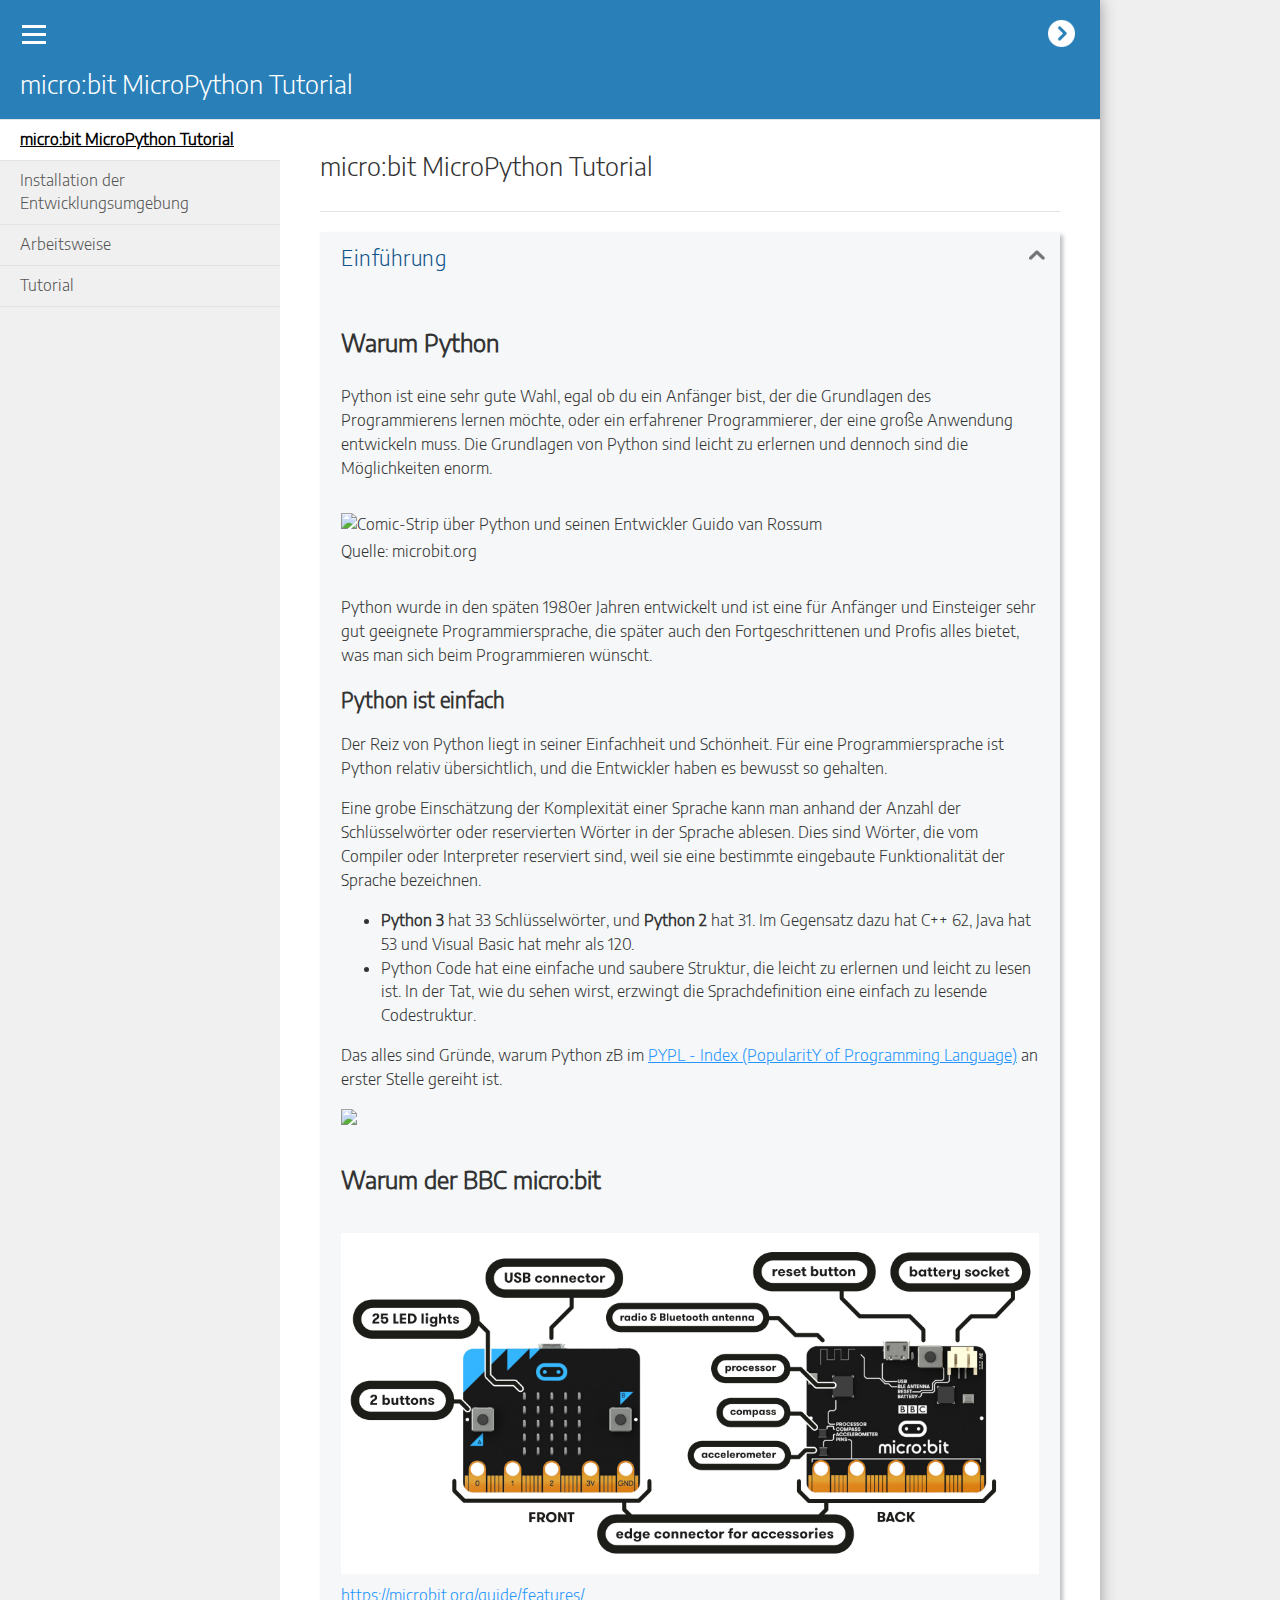
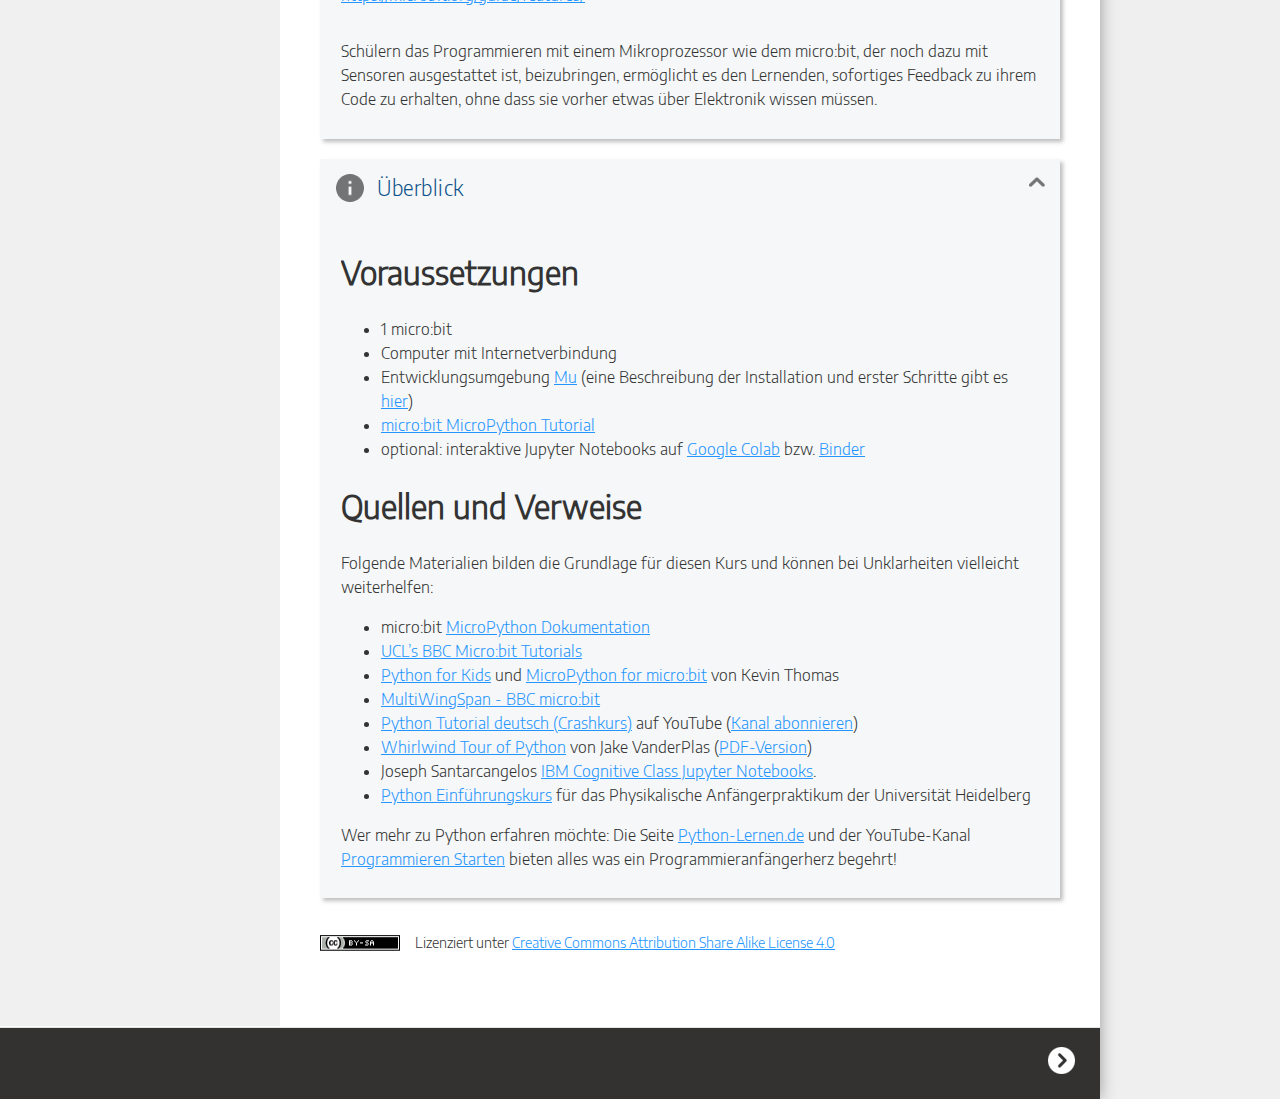
==== index.html @ efef6572 "einleitung" ====
<!doctype html>
<html lang="de">
<head>
<link rel="stylesheet" type="text/css" href="base.css" />
<link rel="stylesheet" type="text/css" href="content.css" />
<link rel="stylesheet" type="text/css" href="nav.css" />
<meta http-equiv="content-type" content="text/html;  charset=utf-8" />
<title>micro:bit MicroPython Tutorial </title>
<link rel="shortcut icon" href="favicon.ico" type="image/x-icon" />
<meta name="author" content="Harald March" />
<link rel="license" type="text/html" href="http://creativecommons.org/licenses/by-sa/4.0/" />
<meta name="generator" content="eXeLearning 2.5.1 - exelearning.net" />
<meta name="description" content="Schülern die Python-Programmierung mit einem Mikroprozessor wie dem micro:bit, der noch dazu mit Sensoren ausgestattet ist, beizubringen, ermöglicht es den Lernenden, sofortiges Feedback zu ihrem Code zu erhalten, ohne dass sie vorher etwas über Elektronik wissen müssen." />
<!--[if lt IE 9]><script type="text/javascript" src="exe_html5.js"></script><![endif]-->
<script type="text/javascript" src="exe_jquery.js"></script>
<script type="text/javascript" src="common_i18n.js"></script>
<script type="text/javascript" src="common.js"></script>
<meta name="viewport" content="width=device-width, initial-scale=1" />
    </head>
<body class="exe-web-site" id="exe-node-0"><script type="text/javascript">document.body.className+=" js"</script>
<div id="content">
<p id="skipNav"><a href="#main" class="sr-av">Navigation überspringen</a></p>
<header id="header" ><div id="headerContent">micro:bit MicroPython Tutorial</div></header>
<nav id="siteNav">
<ul>
   <li id="active"><a href="index.html" class="active daddy main-node">micro:bit MicroPython Tutorial</a></li>
   <li><a href="installation_der_entwicklungsumgebung.html" class="no-ch">Installation der Entwicklungsumgebung</a></li>
   <li><a href="arbeitsweise.html" class="no-ch">Arbeitsweise</a></li>
   <li><a href="tutorial.html" class="daddy">Tutorial</a>
   <ul class="other-section">
      <li><a href="wissensberprfung.html" class="no-ch">Wissensüberprüfung</a></li>
   </ul>
   </li>
</ul>
</nav>
<div id='topPagination'>
<nav class="pagination noprt">
<a href="installation_der_entwicklungsumgebung.html" class="next"><span>Nächste<span> &raquo;</span></span></a>
</nav>
</div>
<div id="main-wrapper">
<section id="main">
<header id="nodeDecoration"><h1 id="nodeTitle">micro:bit MicroPython Tutorial</h1></header>
<article class="iDevice_wrapper textIdevice em_iDevice" id="id7">
<div class="iDevice emphasis1" >
<header class="iDevice_header iDevice_header_noIcon"><h1 class="iDeviceTitle">Einführung</h1></header>
<div class="iDevice_inner">
<div class="iDevice_content_wrapper">
<div id="ta7_115_2" class="block iDevice_content">
<div class="exe-text"><h1><span style="font-size: 18pt;"><strong>Warum Python</strong></span></h1>
<div class="notes ql-snow" id="quill-note">
<div class="ql-editor">
<p>Python ist eine sehr gute Wahl, egal ob du ein Anfänger bist, der die Grundlagen des Programmierens lernen möchte, oder ein erfahrener Programmierer, der eine große Anwendung entwickeln muss. Die Grundlagen von Python sind leicht zu erlernen und dennoch sind die Möglichkeiten enorm.</p>
<figure class="exe-figure exe-image position-center"><img src="https://python-editor-2-2-0-beta-5.microbit.org/static/img/comic5.png" alt="Comic-Strip über Python und seinen Entwickler Guido van Rossum" />
<figcaption class="figcaption"><span class="author">Quelle: microbit.org</span></figcaption>
</figure>
<p>Python wurde in den späten 1980er Jahren entwickelt und ist eine für Anfänger und Einsteiger sehr gut geeignete Programmiersprache, die später auch den Fortgeschrittenen und Profis alles bietet, was man sich beim Programmieren wünscht.</p>
<h2>Python ist einfach</h2>
<p>Der Reiz von Python liegt in seiner Einfachheit und Schönheit. Für eine Programmiersprache ist Python relativ übersichtlich, und die Entwickler haben es bewusst so gehalten.</p>
<p>Eine grobe Einschätzung der Komplexität einer Sprache kann man anhand der Anzahl der Schlüsselwörter oder reservierten Wörter in der Sprache ablesen. Dies sind Wörter, die vom Compiler oder Interpreter reserviert sind, weil sie eine bestimmte eingebaute Funktionalität der Sprache bezeichnen.</p>
<ul>
<li><strong>Python 3</strong> hat 33 Schlüsselwörter, und <strong>Python 2</strong> hat 31. Im Gegensatz dazu hat C++ 62, Java hat 53 und Visual Basic hat mehr als 120.</li>
<li>Python Code hat eine einfache und saubere Struktur, die leicht zu erlernen und leicht zu lesen ist. In der Tat, wie du sehen wirst, erzwingt die Sprachdefinition eine einfach zu lesende Codestruktur.</li>
</ul>
<p>Das alles sind Gründe, warum Python zB im <a href="https://pypl.github.io/PYPL.html" rel="noopener noreferrer" target="_blank">PYPL - Index (PopularitY of Programming Language)</a> an erster Stelle gereiht ist.</p>
<p><img src="https://pypl.github.io/PYPL/All.png" /></p>
<h1><span style="font-size: 18pt;"><strong>Warum der BBC micro:bit</strong></span></h1>
<div class="notes ql-snow" id="quill-note">
<div class="ql-editor">
<figure class="exe-figure exe-image position-center" style="width: 801px;"><img src="microbit-hardware-access.jpg" alt="" width="801" height="391" />
<figcaption class="figcaption"><a href="https://microbit.org/guide/features/" target="_blank" class="author" rel="noopener">https://microbit.org/guide/features/</a></figcaption>
</figure>
<p><span>Schülern das Programmieren mit einem Mikroprozessor wie dem micro:bit, der noch dazu mit Sensoren ausgestattet ist, beizubringen, ermöglicht es den Lernenden, sofortiges Feedback zu ihrem Code zu erhalten, ohne dass sie vorher etwas über Elektronik wissen müssen.</span></p>
</div>
</div>
</div>
</div></div>
</div>
</div>
</div>
</div>
</article>
<article class="iDevice_wrapper textIdevice em_iDevice" id="id0">
<div class="iDevice emphasis1" >
<header class="iDevice_header" style="background-image:url(icon_info.png)"><h1 class="iDeviceTitle">Überblick</h1></header>
<div class="iDevice_inner">
<div class="iDevice_content_wrapper">
<div id="ta0_108_2" class="block iDevice_content">
<div class="exe-text"><div class="notes ql-snow" id="quill-note">
<div class="ql-editor">
<h1>Voraussetzungen</h1>
<ul>
<li>1 micro:bit</li>
<li>Computer mit Internetverbindung</li>
<li>Entwicklungsumgebung <a href="https://codewith.mu/en/" rel="noopener noreferrer" target="_blank">Mu</a> (eine Beschreibung der Installation und erster Schritte gibt es <a href="https://docs.google.com/document/d/1S5etlP-8M21CJGMawijKD00qzNokz1waKBrlP2ujO74/edit?usp=sharing" rel="noopener noreferrer" target="_blank">hier</a>)</li>
<li><a href="https://microbit-challenges-de.readthedocs.io/de/latest/index.html" rel="noopener noreferrer" target="_blank">micro:bit MicroPython Tutorial</a></li>
<li>optional: interaktive Jupyter Notebooks auf <a href="https://drive.google.com/file/d/1u1NWGsjmKesPEMZhRw2srLF-ieUfi36t/view?usp=sharing" rel="noopener noreferrer" target="_blank">Google Colab</a> bzw. <a href="https://mybinder.org/v2/gh/matheharry/MicroPython-Crashkurs/main" rel="noopener noreferrer" target="_blank">Binder</a></li>
</ul>
<h1>Quellen und Verweise</h1>
<p>Folgende Materialien bilden die Grundlage für diesen Kurs und können bei Unklarheiten vielleicht weiterhelfen:</p>
<ul>
<li>micro:bit <a href="https://microbit-micropython.readthedocs.io/en/latest/" rel="noopener noreferrer" target="_blank">MicroPython Dokumentation</a></li>
<li><a href="https://microbit-challenges.readthedocs.io/en/latest/" rel="noopener noreferrer" target="_blank">UCL’s BBC Micro:bit Tutorials</a></li>
<li><a href="https://github.com/mytechnotalent/Python-For-Kids" rel="noopener noreferrer" target="_blank">Python for Kids</a> und <a href="https://github.com/mytechnotalent/MicroPython-For-micro-bit" rel="noopener noreferrer" target="_blank">MicroPython for micro:bit</a> von Kevin Thomas</li>
<li><a href="http://multiwingspan.co.uk/micro.php" rel="noopener noreferrer" target="_blank">MultiWingSpan - BBC micro:bit</a></li>
<li><a href="https://www.youtube.com/playlist?list=PL_pqkvxZ6ho3u8PJAsUU-rOAQ74D0TqZB" rel="noopener noreferrer" target="_blank">Python Tutorial deutsch (Crashkurs)</a> auf YouTube (<a href="https://bit.ly/2UDJoB6%E2%80%8B" rel="noopener noreferrer" target="_blank">Kanal abonnieren</a>)</li>
<li><a href="https://github.com/jakevdp/WhirlwindTourOfPython" rel="noopener noreferrer" target="_blank">Whirlwind Tour of Python</a> von Jake VanderPlas (<a href="http://www.oreilly.com/programming/free/files/a-whirlwind-tour-of-python.pdf" rel="noopener noreferrer" target="_blank">PDF-Version</a>)</li>
<li>Joseph Santarcangelos <a href="https://github.com/chandrikadeb7/IBM-Cognitiveclass-Python_for_Data_Science" rel="noopener noreferrer" target="_blank">IBM Cognitive Class Jupyter Notebooks</a>.</li>
<li><a href="https://notebooks.gesis.org/binder/jupyter/user/nilsleiffischer-python-course-m7poiw89/notebooks/index.ipynb" target="_blank" rel="noopener">Python Einführungskurs</a> für das Physikalische Anfängerpraktikum der Universität Heidelberg</li>
</ul>
<p>Wer mehr zu Python erfahren möchte: Die Seite <a href="https://www.python-lernen.de/" rel="noopener noreferrer" target="_blank">Python-Lernen.de</a> und der YouTube-Kanal <a href="https://bit.ly/2UDJoB6%E2%80%8B" rel="noopener noreferrer" target="_blank">Programmieren Starten</a> bieten alles was ein Programmieranfängerherz begehrt!</p>
</div>
</div></div>
</div>
</div>
</div>
</div>
</article>
<div id="packageLicense" class="cc cc-by-sa">
<p><span>Lizenziert unter </span> <a rel="license" href="http://creativecommons.org/licenses/by-sa/4.0/">Creative Commons Attribution Share Alike License 4.0</a></p>
</div>
</section>
</div>
<div id='bottomPagination'>
<nav class="pagination noprt">
<a href="installation_der_entwicklungsumgebung.html" class="next"><span>Nächste<span> &raquo;</span></span></a>
</nav>
</div>
</div>
<script type="text/javascript" src="_style_js.js"></script></body></html>
---- base.css ----
/*
eXe
Copyright 2004-2006, University of Auckland
Copyright 2004-2007 eXe Project, New Zealand Tertiary Education Commission
base style sheet for all themes
*/
body{margin:0;padding:0 10px 10px 10px;font-family:arial,verdana,helvetica,sans-serif;font-size:.8em}#header{text-align:left;height:50px;padding-left:20px;font-size:2.2em;font-weight:bold}a{text-decoration:none}a:hover,a:focus{text-decoration:underline}img.submit,img.help,img.info,img.gallery{border:0}li{list-style-position:inside}#nodeDecoration{padding:.1em;border-bottom:0;text-align:right}.block,.feedback{display:block;padding-top:.25em;padding-bottom:.25em}.feedback{font-family:times,serif;font-size:120%}.feedback-button p{margin:0}.emphasis0{padding-left:0;margin:0}.iDeviceTitle{font-weight:bold;position:relative;top:-18px}input.feedbackbutton{margin-top:10px;margin-bottom:10px}.popupDiv{background-color:#EDEFF0;border:2px solid #607489;padding:0 4px 4px 4px;margin-left:15px;text-align:left;z-index:99;border-radius:3px}.popupDivLabel{text-align:center;font:message-box;font-weight:bold;color:#fff;cursor:move;margin:0 -4px;background-image:url(popup_bg.gif)}@media print{.feedback{display:block!important}.feedback.iDevice_solution a{text-decoration:none;color:inherit}.iDevice_solution li span{display:none}div.node,article.node{page-break-after:always}.external-iframe{display:none}.external-iframe-src{display:block!important;margin:2em 0;font-size:.95em;text-align:center}}.external-iframe{border:0}.iDevice a,#siteFooter a,#packageLicense a,.toggle-idevice a{text-decoration:underline}.iDevice a:hover,#siteFooter a:hover,#packageLicense a:hover,.toggle-idevice a:hover{text-decoration:none}.pre-code{background:#112C4A;color:#E7ECF1;font-family:Monaco,Courier,monospace;border-radius:9px;font-size:12px;margin:2em 1em;overflow:auto;padding:20px}.iDevice_content{position:relative;max-width:100%}.exe-epub3 .iDevice_content{position:static}.iDevice_header{background-position:0 50%;background-repeat:no-repeat}.iDevice_header.iDevice_header_noIcon{background-image:none;padding:5px 0}.TrueFalseIdevice label{white-space:nowrap;margin-right:1em;line-height:1.7em}.exe-dl{margin-bottom:2em;margin-left:1.5em}.exe-dl dt{font-weight:bold}.exe-dl dd{margin:1em 1.5em}.js .exe-dl dt{margin:1.2em 0 0 0}.exe-dl dt a{text-decoration:underline}.exe-dl .icon,.exe-dl-toggler a{display:block;width:20px;height:20px;font-size:1.2em;margin-right:1em;line-height:20px;text-align:center;float:left;border-radius:2px;position:relative}.exe-dl-toggler{height:20px;margin:1.5em}.exe-dl-toggler a{margin-left:0;font-weight:bold}.js .exe-dl dd{display:none;padding-left:0;margin:1em 1em 1em 37px}.exe-math{margin:2em 0}.exe-math,.MathJax_Display{text-align:left!important}.exe-math.position-center,.position-center .MathJax_Display,[style*="text-align: center"] .MathJax_Display{text-align:center!important}.exe-math.position-right,.position-right .MathJax_Display,[style*="text-align: right"] .MathJax_Display{text-align:right!important}.js .show-image .exe-math-code,.js .show-code .exe-math-img{display:none}.exe-math-links{font-size:.85em}.exe-figure{margin:2em 0;max-width:100%}.position-center{margin:2em auto}.position-right{margin:2em 0 2em auto}.float-left{float:left;margin:.5em 1.5em 1em 0}.float-right{float:right;margin:.5em 0 1em 2em}.figcaption{padding-top:.2em}.figcaption.header{padding-top:0;padding-bottom:.2em}.exe-layout-2-cols,.exe-layout-3-cols{width:100%}.exe-layout-2-cols .exe-col{float:left;width:49%}.exe-layout-2-cols .exe-col-1{padding-right:1%}.exe-layout-2-cols .exe-col-2{padding-left:1%}.exe-layout-2-30-70 .exe-col{width:69%}.exe-layout-2-30-70 .exe-col-1{width:29%}.exe-layout-2-70-30 .exe-col{width:29%}.exe-layout-2-70-30 .exe-col-1{width:69%}.exe-layout-3-cols .exe-col{float:left;width:32%}.exe-layout-3-cols .exe-col-1,.exe-layout-3-cols .exe-col-2{padding-right:2%}.exe-block-warning{background:#FCF8E3;color:#796034;border:1px solid #FAEBCC;padding:0 1em;border-radius:4px}p.exe-block-warning{padding:1em}.exe-block-alert{background:#ffc;color:#855000;border:1px solid #FFF099;padding:0 1em;border-radius:4px}p.exe-block-alert{padding:1em}.exe-block-danger{background:#FEF0EF;color:#973C3B;border:1px solid #F3DADD;padding:0 1em;border-radius:4px}p.exe-block-danger{padding:1em}.exe-block-info{background:#E1F1F9;color:#2B627D;border:1px solid #C9EDF4;padding:0 1em;border-radius:4px}p.exe-block-info{padding:1em}.exe-block-success{background:#E5F3E0;color:#336634;border:1px solid #DEEDD1;padding:0 1em;border-radius:4px}p.exe-block-success{padding:1em}.exe-block-warning a{color:#4F360A}.exe-block-alert a{color:#5B2600}.exe-block-danger a{color:#6D1211}.exe-block-info a{color:#063853}.exe-block-success a{color:#093C0A}.js a.exe-enlarge{position:relative;display:block}.exe-enlarge-icon{display:none;width:30px;height:30px;position:absolute;top:50%;left:50%;margin:-15px 0 0 -15px;border-radius:15px;background:#333;z-index:10;box-shadow:0 0 7px 0 #DDD}.exe-enlarge-icon b{width:30px;height:30px;line-height:30px;text-align:center;display:block;font-size:1.3em;color:#FFF}.exe-enlarge-icon b:before{content:"+"}.js a.exe-enlarge:hover img,.js a.exe-enlarge:focus img{opacity:.7;filter:alpha(opacity=70)}a.exe-enlarge:hover .exe-enlarge-icon,a.exe-enlarge:focus .exe-enlarge-icon{display:block;*display:none}.exe-clear{overflow:auto}.toggle-idevice,.exe-hidden,.js-required,.js .js-hidden{display:none}.js .js-required{display:block}#packageLicense{text-align:center}.js #main .iDevice_hint_title{font-size:1em;margin-top:0;font-weight:normal;*margin-top:1em}.iDevice_hint{margin-bottom:1.5em}.iDevice_hint_title a{background-repeat:no-repeat;background-position:0 50%;padding-left:23px;text-decoration:none}.iDevice_hint_content{padding:0 23px}.iDevice_answer{overflow:hidden;*margin:1.5em 0}.iDevice_answer{overflow:hidden}.iDevice_answer p{margin-top:0}.iDevice_answer-field{width:2.5em;float:left}.js .iDevice_answer-content,.js .iDevice_answer-feedback{padding-left:2.5em}.hidden-idevice .image_text{display:none}abbr[title],acronym[title]{text-decoration:none;border-bottom:1px dotted}.pagination.page-counter{text-align:center}.pagination.noprt .sep{display:none}.pagination.noprt .page-counter{margin-right:20px}#topPagination .page-counter{margin-left:20px;margin-right:0}#skipNav{margin:0;position:absolute;width:100%}.sr-av,.js .js-sr-av,#skipNav a,.exe-hidden-accessible,.js .exe-tooltip-text{position:absolute;overflow:hidden;clip:rect(0 0 0 0);clip:rect(0,0,0,0);height:0}#skipNav a{background:#333;color:#fff;padding:.4em .85em}#skipNav a:active,#skipNav a:focus{position:static;overflow:visible;clip:auto;height:auto}.exe-table{background:#fff;margin:2em auto;max-width:100%;border:1px solid #CCC;border-collapse:collapse;border-spacing:0}.exe-table caption{padding:.5em 0;text-align:center;font-style:italic}.exe-table td,.exe-table th{border:1px solid #CCC;margin:0;padding:.5em 1em}.exe-table thead{background:#ddd;color:#000;text-align:left}.exe-table tr:nth-child(2n-1) td,.exe-table tbody tr:nth-child(2n-1) th{background:#F4F4F4}.exe-table tbody tr:nth-child(2n) th{background:#F4F4F4}.exe-table tbody tr:nth-child(2n-1) th{background:#E4E4E4}.exe-table thead+tbody tr:nth-child(2n) th{background:#fff}.exe-table thead+tbody tr:nth-child(2n-1) th{background:#F4F4F4}.exe-table-minimalist{background:#fff;margin:2em auto;border-collapse:collapse}.exe-table-minimalist thead th{color:#000;padding:.6em 1.5em .6em .8em;border-bottom:2px solid #CCC;text-align:left}.exe-table-minimalist td,.exe-table-minimalist tbody th{border-bottom:1px solid #ccc;color:#555;padding:.5em 1.5em .5em .8em}.exe-table-minimalist tbody tr:hover td,.exe-table-minimalist tbody tr:hover th{color:#222}.exe-table-minimalist tr:nth-child(2n-1) td,.exe-table-minimalist tbody tr:nth-child(2n-1) th{background:#F9F9F9}.exe-table-minimalist caption{text-align:center;font-style:italic;border-bottom:2px solid #CCC;padding:.6em 0}body .qtip{font-size:.85em;line-height:1.5em}.qtip .exe-tooltip-text{position:relative;overflow:auto;clip:auto;height:auto}ol.auto-numbered{counter-reset:item}.auto-numbered ol{counter-reset:item}.auto-numbered li{display:block}.auto-numbered li:before{content:counters(item,".") ".- ";counter-increment:item}.exe-quote-cite cite{display:block;text-align:right;margin-top:-.5em}.exe-link-data{font-size:.8em;margin:0 .2em}.exe-link-data abbr{cursor:help}.styled-qc{font-family:Georgia,serif;font-style:italic;margin:1.5em 2.5em;padding:.25em 3.5em;position:relative}.styled-qc:before{display:block;content:"\201C";font-size:5em;position:absolute;left:0;top:-20px}.js .pbl-task-info{visibility:hidden}.pbl-task-info dt{float:left;font-weight:bold;margin-right:.5em}.pbl-task-info{overflow:hidden;margin:1em 0 1.5em 20px;width:auto;float:right;text-align:right}.pbl-task-info dt{margin:0;float:left;clear:left;width:150px}.pbl-task-info dd{margin:0 0 0 150px;text-align:left;padding-left:.5em}.pbl-task-info dd:after{content:'';display:block;clear:both}.pbl-task-description{clear:both}iframe,object,embed{max-width:100%}img,video{max-width:100%;height:auto}@media all and (max-width:992px){.exe-layout-3-cols .exe-col{float:none;width:100%;padding:0}.exe-layout-3-cols .exe-col .exe-figure{margin:2em auto}}@media all and (max-width:780px){.styled-qc{margin:1.5em .5em}.exe-layout-2-cols .exe-col{float:none;width:100%;padding:0}.exe-layout-2-cols .exe-col .exe-figure{margin:2em auto}}#exe-client-search-form{text-align:right;margin-bottom:2em}#exe-client-search-form p{margin:0}#exe-client-search-text{border:1px solid #ddd;padding:5px 10px;width:250px;max-width:60%}#exe-client-search-submit{border:1px solid #ddd;padding:5px 10px;background:#ddd;margin-left:-.4em;color:#333}.exe-client-search-results #nodeTitle,.exe-client-search-results .iDevice_wrapper,#exe-client-search-results,#exe-client-search-reset{display:none}.exe-client-search-results #exe-client-search-results{display:block}.exe-client-search-results #exe-client-search-reset{display:inline;line-height:2em}#exe-client-search-results p{margin-top:1.5em}#exe-client-search-results ul{margin:1.5em 1.5em 3em 1.5em;padding:0;list-style:none}#main #exe-client-search-results li{list-style-image:none;margin-bottom:1.5em}#exe-client-search-results a{font-size:1.15em}.exe-client-search-result{background:yellow}.exe-client-search-read-more{font-size:.7em;margin-left:.2em}#exe-client-search-reset{margin-left:.5em}@media all and (max-width:700px){#exe-client-search-form{text-align:center}}@media all and (max-width:600px){.exe-client-search-results #exe-client-search-reset{display:block;margin:1em 0 0 0}}
---- content.css ----
/* eXeLearning Style Designer Compatible Style */
/* vietnamese */
@font-face {
  font-family: 'Encode Sans';
  font-style: normal;
  font-weight: 300;
  src: local('Encode Sans Light'), local('EncodeSans-Light'), url(EncodeSans-Light_vietnamese.woff2) format('woff2');
  unicode-range: U+0102-0103, U+0110-0111, U+1EA0-1EF9, U+20AB;
}
/* latin-ext */
@font-face {
  font-family: 'Encode Sans';
  font-style: normal;
  font-weight: 300;
  src: local('Encode Sans Light'), local('EncodeSans-Light'), url(EncodeSans-Light_latin-ext.woff2) format('woff2');
  unicode-range: U+0100-024F, U+0259, U+1E00-1EFF, U+2020, U+20A0-20AB, U+20AD-20CF, U+2113, U+2C60-2C7F, U+A720-A7FF;
}
/* latin */
@font-face {
  font-family: 'Encode Sans';
  font-style: normal;
  font-weight: 300;
  src: local('Encode Sans Light'), local('EncodeSans-Light'), url(EncodeSans-Light_latin.woff2) format('woff2');
  unicode-range: U+0000-00FF, U+0131, U+0152-0153, U+02BB-02BC, U+02C6, U+02DA, U+02DC, U+2000-206F, U+2074, U+20AC, U+2122, U+2191, U+2193, U+2212, U+2215, U+FEFF, U+FFFD;
}
html{font-size:105%}
body{font:105%/1.5 "Encode Sans",Arial,Helvetica,sans-serif;padding:15px;margin:0;text-align:left}

h2{font-size:1.3em}
h3{font-size:1.2em}
h4{font-size:1.1em}
h5{font-size:1em}
p{margin:1em 0}
.score.js-feedback{margin-bottom:1em}

#header,#emptyHeader,#nodeDecoration{padding:0 20px;height:auto!important;height:120px;min-height:120px;font-size:1.6em;font-weight:300;border-style:1px;border-width:1px}
#headerContent{padding-top:70px}
#header h1,#nodeDecoration h1{margin:-.5em 0 1em 0;font-size:1em;text-align:left}
#nodeDecoration{margin-bottom:15px} /* Single page */

.nodeDecoration h1{font-size:1.5em}

/* iDevices */
.iDevice{margin:20px 0}
.iDevice_header{letter-spacing:.5px;padding:.5em 40px .5em 0;height:auto!important;height:1.7em;min-height:1.7em;position:relative}
.iDevice_header[style]{background-image:none!important}
.iDeviceTitle{font-size:1.3em;vertical-align:bottom;top:auto;display:inline-block;font-weight:300;
padding:5px 10px 5px 43px;background-repeat:no-repeat;background-position:0 50%;margin:0}
.iDevice_header_noIcon .iDeviceTitle{background-image:none;padding-left:20px}
.iDeviceTitle{*display:inline;*line-height:2em}/* IE6, IE7 */
.iDevice_inner{padding:10px 20px;border-width:1px;border-style:solid}

/* Clearfix */
.iDevice_content{overflow:auto}
.FileAttachIdeviceInc .iDevice_content{margin-bottom:-.5em}

/* Hide/Show iDevice */
.toggle-idevice{display:block;margin:0;text-align:right;height:16px}
.toggle-idevice a{display:block;width:16px;height:16px;background:url(_style_icons.png) no-repeat -50px -50px;outline:none;position:absolute;top:0;right:0;z-index:100;border-bottom-left-radius:1px}
.toggle-idevice .show-idevice{background-position:0 -50px}
.toggle-idevice span{position:absolute;overflow:hidden;clip:rect(0,0,0,0);height:0}
.toggle-idevice a:hover,.toggle-idevice a:focus{filter:alpha(opacity=100);opacity:1}
/* em */
.iDevice_header .toggle-idevice{position:absolute;top:14px;right:14px}
/* No em */
.toggle-em0{position:relative;top:0;right:15px;margin-bottom:-21px}
.toggle-em0 + .iDevice .iDevice_content p:first-child{padding-right:50px} /* To review */
.hidden-idevice .toggle-em0{margin-bottom:0}

/* iDevice title with background-color */
input.feedbackbutton{margin:0}
.iDevice.emphasis1{box-shadow:rgba(0, 0, 0, 0.25) 3px 3px 4px}
.iDevice_header{border-width:1px;border-style:solid;padding-left:13px}
.iDevice_inner{border-top:0}

.ExternalUrlIdevice iframe{border:0}

/* Reset base.css */
.block,.feedback{padding:0}
.feedback{font-family:inherit;font-size:1em}
li{list-style-position:outside}
.styled-qc{margin-top:2.5em}
.exe-dl .icon,.exe-dl-toggler a{width:24px;height:24px;border-radius:12px}
.exe-dl-toggler a{line-height:22px}
.js .exe-dl dd{margin-left:44px}
.exe-enlarge-icon b{font-size:1.2em}
.pre-code{border-radius:0}

/* Forms */
input,select{font-size:1em;font-family:inherit}
.iDevice_hint_title a{padding-left:25px}
.iDevice_buttons input{font-size:1em;margin-right:.5em;padding:.15em .45em}
.MultichoiceIdevice .feedback p:first-child{margin-top:0}
.MultichoiceIdevice .activity-form,.MultiSelectIdevice .activity-form{margin-bottom:1em}
.TrueFalseIdevice .activity-form{margin-top:1.5em}
.TrueFalseIdevice .activity-form:first-child{margin-top:0}
.TrueFalseIdevice label{margin:0 1em}
.MultichoiceIdevice input[type=radio],.MultiSelectIdevice input[type=checkbox],.QuizTestIdevice input[type=radio]{width:16px;height:16px;margin:5px 0 0 12px}
.custom-inputs .iDevice_answer-field{width:40px}
.custom-inputs  .iDevice_answer-content,.custom-inputs  .iDevice_answer-feedback{padding-left:55px}
.custom-inputs  .iDevice_answer-content{padding-top:4px}
.styledRadio,.styledCheckbox{margin-left:12px}
.MultichoiceIdevice .feedback{margin-top:1em}
.right-option,.wrong-option{font-style:italic}
.readingIdevice .iDevice_content:first-child p:last-child,
.CasestudyIdevice .iDevice_content:first-child p:last-child{margin-bottom:0}
.readingIdevice .feedbackbutton,
.CasestudyIdevice .feedbackbutton,
.ReflectionIdevice .feedbackbutton{margin:.5em 0 1em 0}
.TrueFalseIdevice .exe-radio-option.styledRadio{display:inline-block;vertical-align:middle;margin:-2px 5px 0 0}

/* Licenses */
#packageLicense{margin:2.5em 0 1.5em 0;text-align:left;line-height:1.2em;font-size:.9em}
#packageLicense.cc{padding-left:95px;background:url(_style_licenses.png) no-repeat 0 0}
#packageLicense.cc-by-sa{background-position:0 -100px}
#packageLicense.cc-by-nd{background-position:0 -200px}
#packageLicense.cc-by-nc-sa{background-position:0 -300px}
#packageLicense.cc-by-nc-nd{background-position:0 -400px}
#packageLicense.cc-0{background-position:0 -500px}
#siteFooter{padding:20px}

/* Download package iDevice */
.download-packageIdevice .exe-download-package-link a{background:#333}

/* Lightbox */
.lightboxOverlay{filter:progid:DXImageTransform.Microsoft.Alpha(Opacity=95);opacity:0.95}
#lightbox .lb-caption{font-size:1em}

/* Effects - iDevices with emphasis */
.emphasis1 .exe-fx .fx-C2,
.emphasis1 .exe-fx .fx-C2 a,
.emphasis1 .fx-pagination a{
background:#ededed;
}

@media print {
    div.node{page-break-after:auto} /* base.css */
    .iDevice{margin-bottom:20px}
	html body{background:#fff;color:#000;font-size:11pt}
	@page{margin:1.5cm}
	a[href^=http]{font-weight:bold;text-decoration:none!important}
	a[href^=http]:after{content:" <" attr(href) "> "}
	#main .iDeviceTitle{background:none;padding-left:0}
	.iDevice.emphasis1{box-shadow:none}
	body #header,body #emptyHeader,body #nodeDecoration{height:auto!important;min-height:0;border:none;padding:0}
	#packageLicense.cc{padding-left:0}
	.toggle-idevice{display:none}	
}

/* eXeLearning Style Designer */
.iDevice_header{
/*emTitleColor*/
color:#0d528a;
/*emTitleBGColor*/
background-color:#f5f7f8;border-color:#f5f7f8;
}
.iDevice_inner{
/*emBGColor*/
background-color:#f5f7f8;border-color:/*emBorderColor*/
#f5f7f8;
}
.iDeviceTitle{
background-image:url(icon_star.png);
}
.activityIdevice .iDeviceTitle{
background-image:url(icon_assignment.png);
}
.readingIdevice .iDeviceTitle{
background-image:url(icon_unread.png);
}
.FileAttachIdeviceInc .iDeviceTitle{
background-image:url(icon_download.png);
}
.WikipediaIdevice .iDeviceTitle{
background-image:url(icon_description.png);
}
.ListaIdevice .iDeviceTitle,.QuizTestIdevice .iDeviceTitle,.MultichoiceIdevice .iDeviceTitle,.TrueFalseIdevice .iDeviceTitle,.MultiSelectIdevice .iDeviceTitle,.ClozeIdevice .iDeviceTitle{
background-image:url(icon_question.png);
}
.preknowledgeIdevice .iDeviceTitle{
background-image:url(icon_announcement.png);
}
.GalleryIdevice .iDeviceTitle{
background-image:url(icon_media.png);
}
.objectivesIdevice .iDeviceTitle{
background-image:url(icon_info.png);
}
.ReflectionIdevice .iDeviceTitle{
background-image:url(icon_account.png);
}
body{
/*bodyColor*/
color:#333333;
/*fontSize*/
font-size:95%;
/*contentBGColor*/
background-color:#ffffff;
}
a{
/*aColor*/
color:#2495ff;
}
#header,#emptyHeader,#nodeDecoration{
height:auto!important;
/*headerHeight*/
height:100px;min-height:100px;
/*headerBGColor*/
background-color:#2980b9;border:1px solid /*headerBorderColor*/
#e1e4e5;
}
#headerContent{
/*headerTitleTopMargin*/
padding-top:65px;
/*headerTitleColor*/
color:#ffffff;
}
#siteFooter{
border:1px solid /*footerBorderColor*/
#e1e4e5;
/*footerColor*/
color:#ffffff;
/*footerBGColor*/
background-color:#343131;
/*footerFontSize*/
font-size:95%;
}
#siteFooter a{
/*footerAColor*/
color:#ecd078;
}
---- nav.css ----
/* eXeLearning Style Designer Compatible Style */
body{padding:0;text-align:center}
#content{width:100%;max-width:100%;margin:0 auto;text-align:left;position:relative;border-style:solid;border-width:0}
#main-wrapper{padding-bottom:1.5em;width:100%;*width:auto}/* * is for IE6 and IE7 */
#main{padding:20px 40px 30px 320px;height:auto!important;height:200px;min-height:200px;*padding-left:0}

.no-nav #main-wrapper{width:100%}
.no-nav #main{padding:20px 20px 0 20px}

#header,#emptyHeader{border-top-width:0;border-right-width:0;border-left-width:0}
#headerContent{overflow:hidden;white-space:nowrap;text-overflow:ellipsis;min-height:1.1em;padding-bottom:.6em}
#nodeDecoration{background:none;padding:0;border-width:0 0 1px 0;margin:20px 0;height:auto;min-height:0}
#nodeTitle{font-weight:300}

/* Menú */
#siteNav{width:280px;float:left;margin-right:40px}
#siteNav ul,#siteNav li{margin:0;padding:0;list-style:none}
#siteNav .other-section{display:none}
#siteNav a{display:block;padding:8px 10px 8px 20px;border-width:0 0 1px 0;border-style:solid}
#siteNav .active{font-weight:bold;text-decoration:underline}
#siteNav ul ul a{padding-left:35px;font-size:.95em}
#siteNav ul ul ul a{padding-left:60px}
#siteNav .daddy span{display:none}

/* IE6 */
* html #siteNav a{display:inline-block;width:250px}
* html #siteNav ul ul a{width:235px}
* html #siteNav ul ul ul a{width:190px}
* html #main{padding:20px 20px 0 0}

#siteFooter{padding:0 20px 20px 20px;border:0}
/* Pagination */
.pagination{text-align:right;border-top:1px solid;font-size:.95em;padding:20px 0}
.pagination .sep{display:none}
.pagination a{display:inline-block;padding:5px 10px;border-radius:5px;margin-left:20px}
.pagination a:hover,.pagination a:focus{text-decoration:none}
#topPagination{position:absolute;top:0;right:20px}
#topPagination .pagination{border:none}
#bottomPagination{clear:both}
#bottomPagination a{margin:0 20px 0 0}
.page-counter{padding:5px 0;display:inline-block;color:#FFF}

/* Autoclear */
#content{overflow:auto}

/* Hide/Show/Skip navigation */
#nav-toggler{margin:0;position:absolute;top:20px;left:20px;font-size:.95em}
#nav-toggler a,#skipNav a{padding:5px 10px;border-radius:5px}
#nav-toggler a{display:block}
#nav-toggler a:hover{text-decoration:none}
#skipNav{z-index:100px;padding-top:15px;text-align:center}
/* No opacity */
body .pagination a,body #nav-toggler a{filter:alpha(opacity=100);opacity:1;outline:none}

@media screen and (max-width: 980px) {
	.exe-web-site #content{width:100%;border:0;box-shadow:none}
	#main{padding:20px 30px 0 280px}
	#siteNav{width:250px;margin-right:30px}
}

@media all and (max-width: 700px) {
	#headerContent{font-size:.7em;white-space:normal}
	#siteNav{float:none;width:100%;padding:0}
	#siteNav{line-height:1.5em;margin-bottom:15px}
	#main-wrapper{width:100%;float:none}    
	#main,.no-nav #main{padding:10px 20px 0 20px}    
	#content .exe-col{float:none;width:100%;padding:0}
	#bottomPagination{text-align:center;height:35px;position:relative}
	#bottomPagination .prev{position:absolute;left:20px}
	#bottomPagination .next{position:absolute;right:0}
	#siteNav{border-top:1px solid}
}

@media print{
	#siteNav,#nav-toggler,.noprt,.toggle-idevice{display:none}
	body #main,body.no-nav #main{padding:20px 0}
	body #content{background:#FFF;box-shadow:none}
	#headerContent{white-space:normal;text-overflow:normal;font-weight:bold}
}

/* eXeLearning Style Designer */
#content{
/*pageWidth*/
width:1100px;
/*wrapperShadowColor*/
box-shadow:0 0 15px 0 #999999;
/*pageAlign*/
margin:0;
/*contentBGColor*/
background-color:#ffffff;
}
/*useNavigationIcons*/
/*whiteNavigationIcons*/
.pagination a span{
position:absolute;overflow:hidden;clip:rect(0,0,0,0);height:0;
}
.pagination a,.pagination a:hover,.pagination a:focus{
display:block;position:absolute;right:52px;width:32px;height:32px;padding:0;background:url(_style_icons_white.png) no-repeat 0 0;
}
.pagination .next,.pagination .next:hover,.pagination .next:focus{
right:0;background-position:-50px 0;
}
.pagination .print-page,.pagination .print-page:hover,.pagination .print-page:focus{
right:104px;background-position:-200px 0;
}
#topPagination{
width:50%;min-width:400px;
}
#bottomPagination{
height:72px;position:relative;overflow:hidden
}
#bottomPagination a{
top:20px;right:72px;margin:0;
}
#bottomPagination .next{
right:20px;
}
#nav-toggler a span{
position:absolute;overflow:hidden;clip:rect(0,0,0,0);height:0;
}
#nav-toggler a{
display:block;width:32px;height:32px;padding:0;background:url(_style_icons_white.png) no-repeat -100px 0;
}
#nav-toggler a:hover{
background:url(_style_icons_white.png) no-repeat -100px 0;
}
#nav-toggler .show-nav{
background-position:-150px 0;
}
#nav-toggler .show-nav:hover{
background-position:-150px 0;
}
.pagination a,#nav-toggler a{
filter:alpha(opacity=70);opacity:.7;
}
.pagination a:hover,.pagination a:focus,#nav-toggler a:hover{
filter:alpha(opacity=100);opacity:1;
}
.pagination .page-counter{
position:absolute;line-height:32px;padding:0;right:156px;
}
#bottomPagination .page-counter{
right:104px;
}
@media all and (max-width: 700px){
#nav-toggler{
height:32px;
}
#nav-toggler a{
padding:0;width:32px;position:absolute;left:50%
}
#siteNav{
border-top:1px solid #ddd;
}
.pagination .page-counter{
width:300px;left:50%;right:auto;margin-left:-150px
}
}
@media all and (max-width: 400px){
.pagination .page-counter{
overflow:hidden;clip:rect(0,0,0,0);height:0;
}
}
body{
text-align:left;
/*bodyBGColor*/
background-color:#efefef;
}
#siteNav,#siteNav a{
/*navBGColor*/
background-color:#f0f0f0;
/*navAColor*/
color:#555555;
/*navBorderColor*/
border-color:#e1e4e5;
}
@media screen and (min-width: 701px) and (max-width: 1015px){
#siteNav,#siteNav ul{
background-color:#f0f0f0;border-color:#e1e4e5;
}
#siteNav li{
background-color:#f0f0f0;
}
}
#siteNav a:hover,#siteNav a:focus,#siteNav a.active{
/*navHoverBGColor*/
background-color:#ffffff;
/*navAHoverColor*/
color:#000000;
}
@media screen and (min-width: 701px) and (max-width: 1015px){
#siteNav li:hover,#siteNav li.sfhover{
background-color:#ffffff;
}
}
.pagination{
border-color:#e1e4e5;
}
#bottomPagination{
background-color:#343131;
}
/* eXeLearning Style Designer (custom CSS) */
.pagination .print-page{
display:none;
}
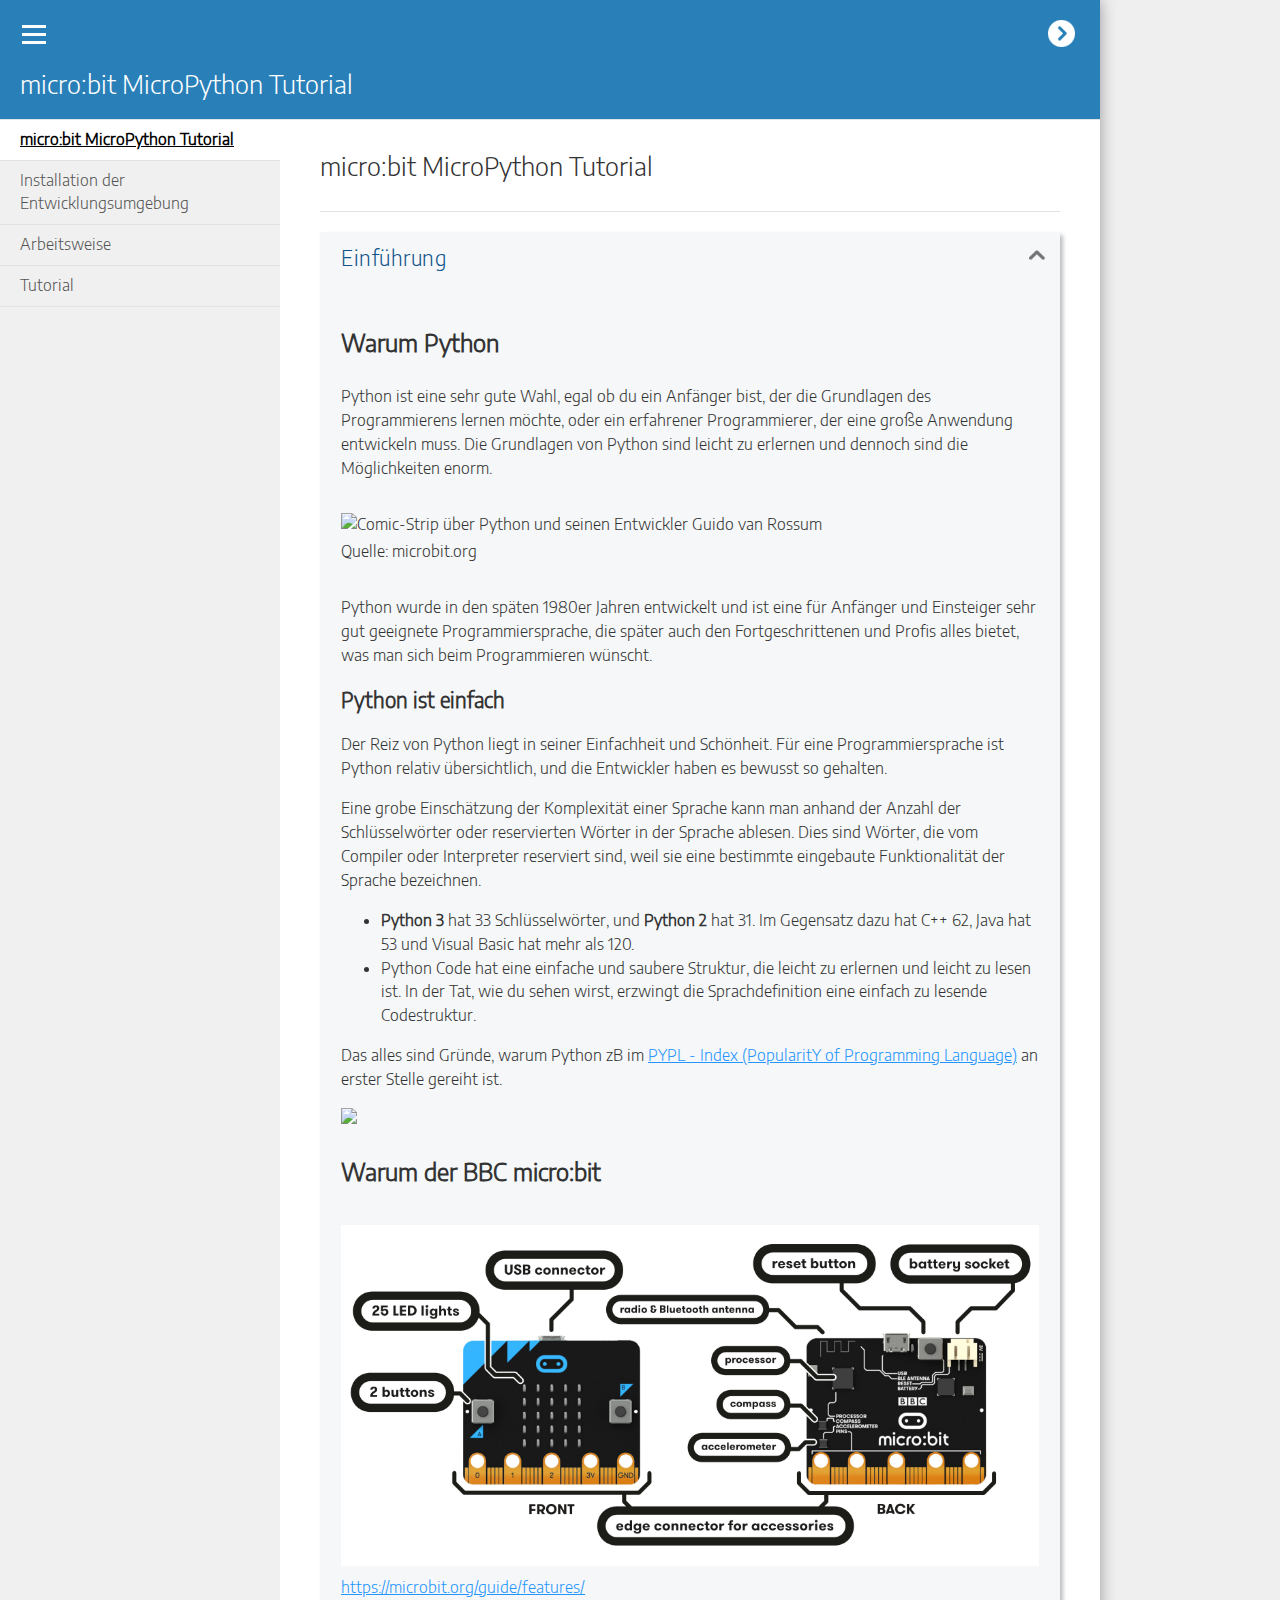
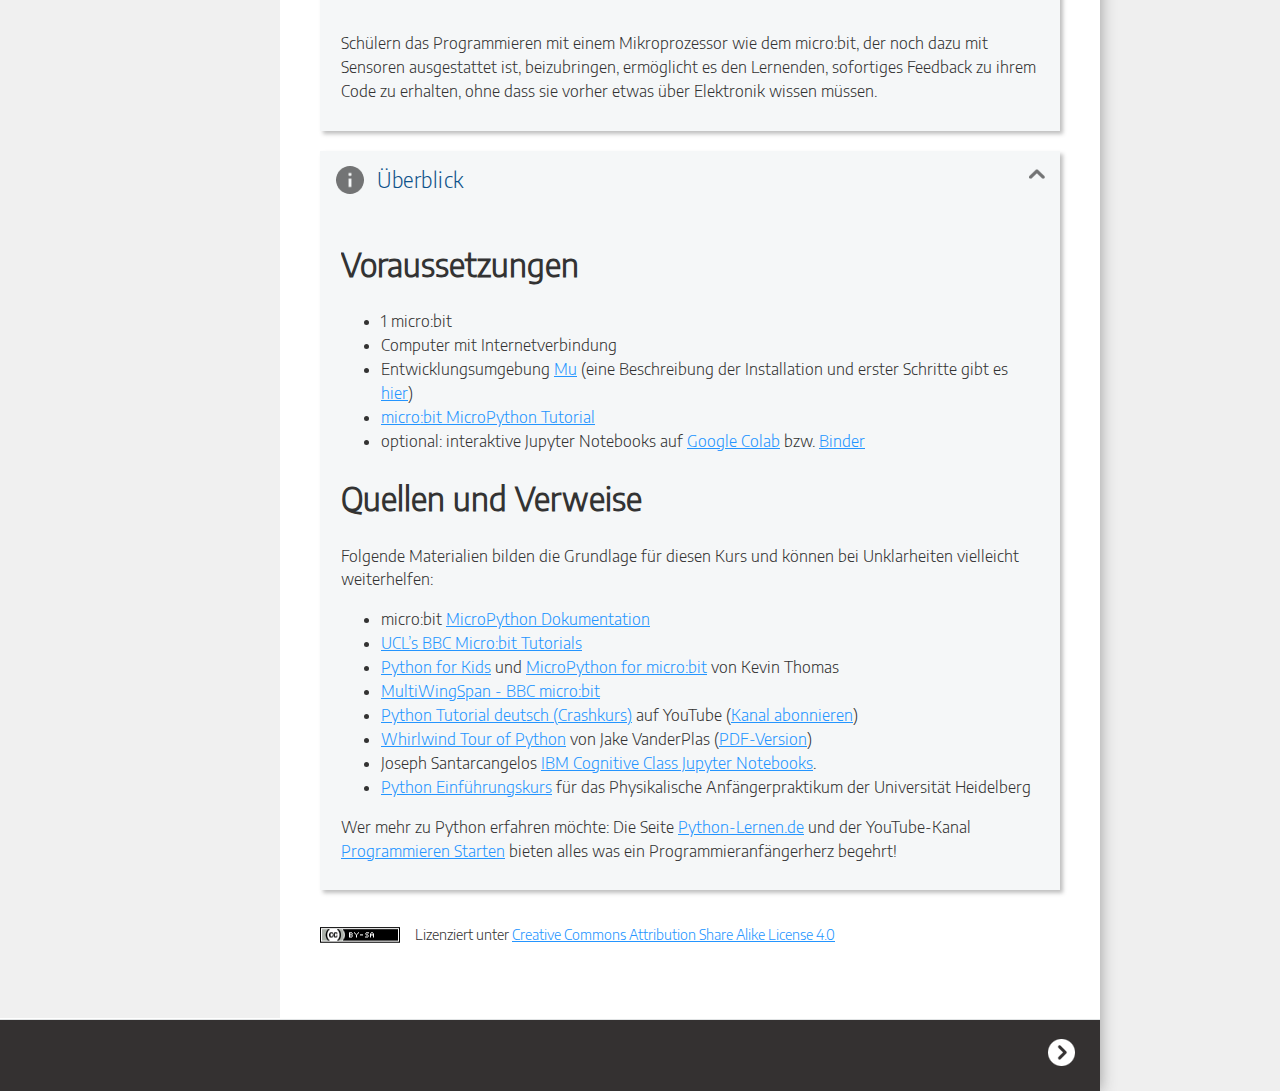
==== commit d1ed2669: "Arbeitsweise update" ====
--- a/index.html
+++ b/index.html
@@ -63,7 +63,7 @@
 <li>Python Code hat eine einfache und saubere Struktur, die leicht zu erlernen und leicht zu lesen ist. In der Tat, wie du sehen wirst, erzwingt die Sprachdefinition eine einfach zu lesende Codestruktur.</li>
 </ul>
 <p>Das alles sind Gründe, warum Python zB im <a href="https://pypl.github.io/PYPL.html" rel="noopener noreferrer" target="_blank">PYPL - Index (PopularitY of Programming Language)</a> an erster Stelle gereiht ist.</p>
-<p><img src="https://pypl.github.io/PYPL/All.png" /></p>
+<p><img src="https://pypl.github.io/PYPL/All.png" style="display: block; margin-left: auto; margin-right: auto;" /></p>
 <h1><span style="font-size: 18pt;"><strong>Warum der BBC micro:bit</strong></span></h1>
 <div class="notes ql-snow" id="quill-note">
 <div class="ql-editor">
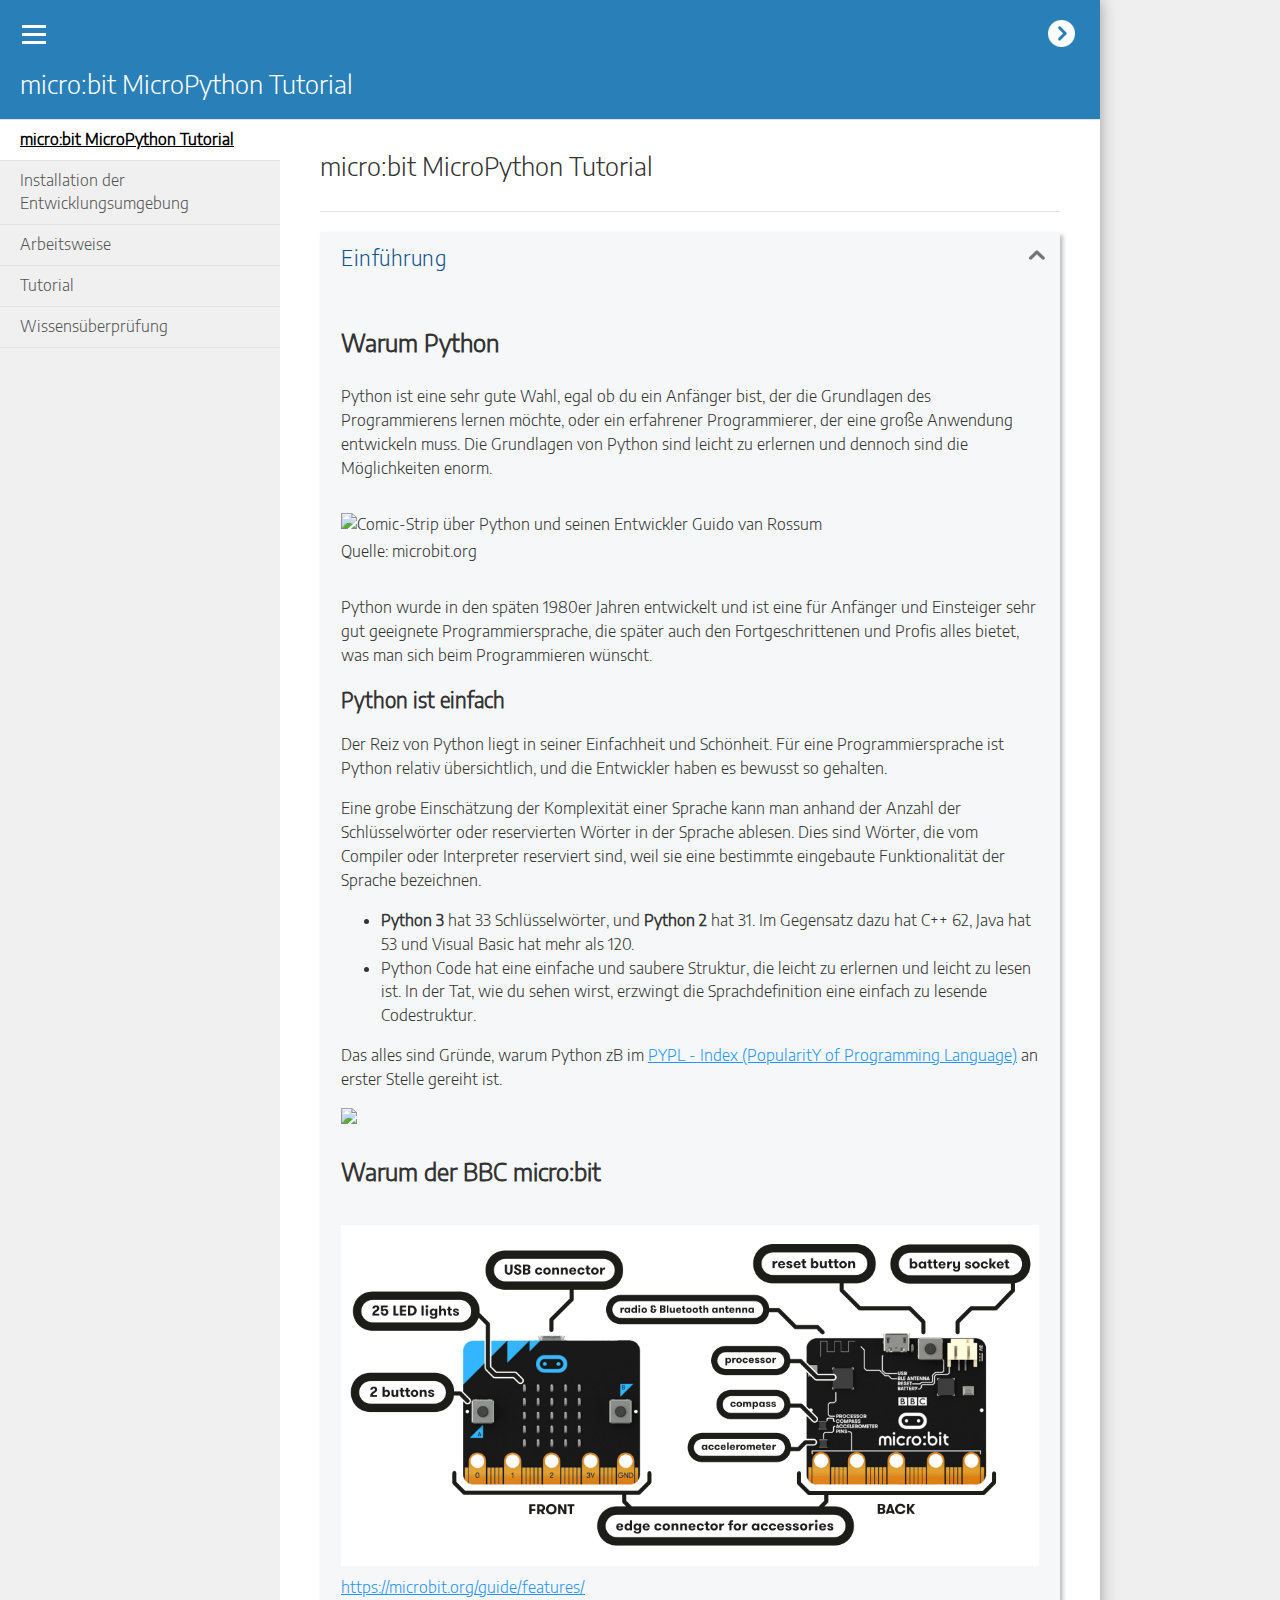
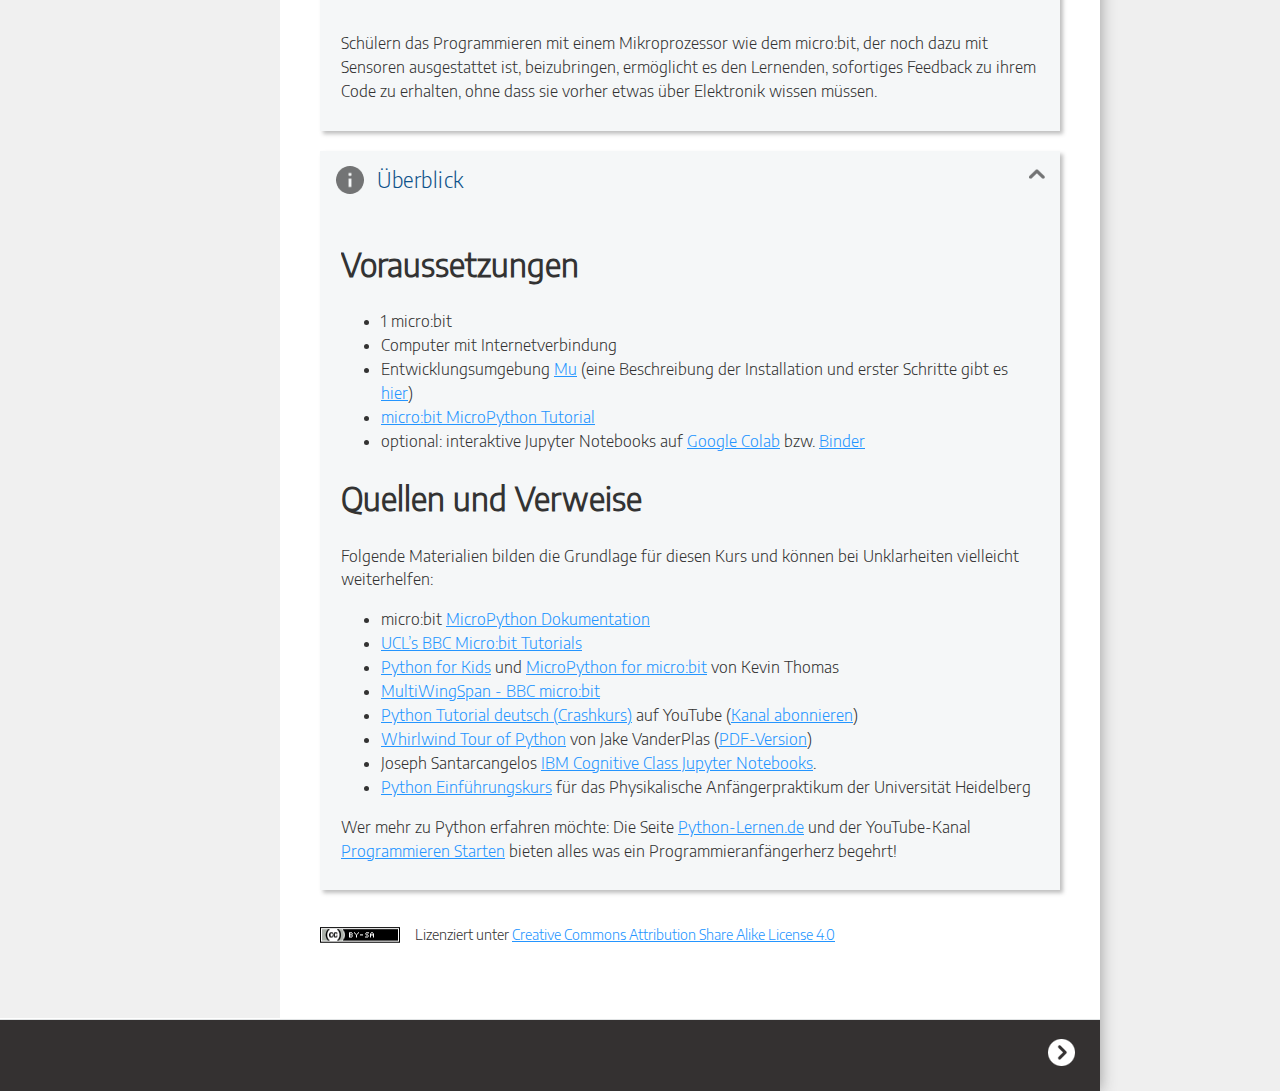
==== commit 2681f06f: "wissensüberprüfung update" ====
--- a/index.html
+++ b/index.html
@@ -26,11 +26,8 @@
    <li id="active"><a href="index.html" class="active daddy main-node">micro:bit MicroPython Tutorial</a></li>
    <li><a href="installation_der_entwicklungsumgebung.html" class="no-ch">Installation der Entwicklungsumgebung</a></li>
    <li><a href="arbeitsweise.html" class="no-ch">Arbeitsweise</a></li>
-   <li><a href="tutorial.html" class="daddy">Tutorial</a>
-   <ul class="other-section">
-      <li><a href="wissensberprfung.html" class="no-ch">Wissensüberprüfung</a></li>
-   </ul>
-   </li>
+   <li><a href="tutorial.html" class="no-ch">Tutorial</a></li>
+   <li><a href="wissensberprfung.html" class="no-ch">Wissensüberprüfung</a></li>
 </ul>
 </nav>
 <div id='topPagination'>
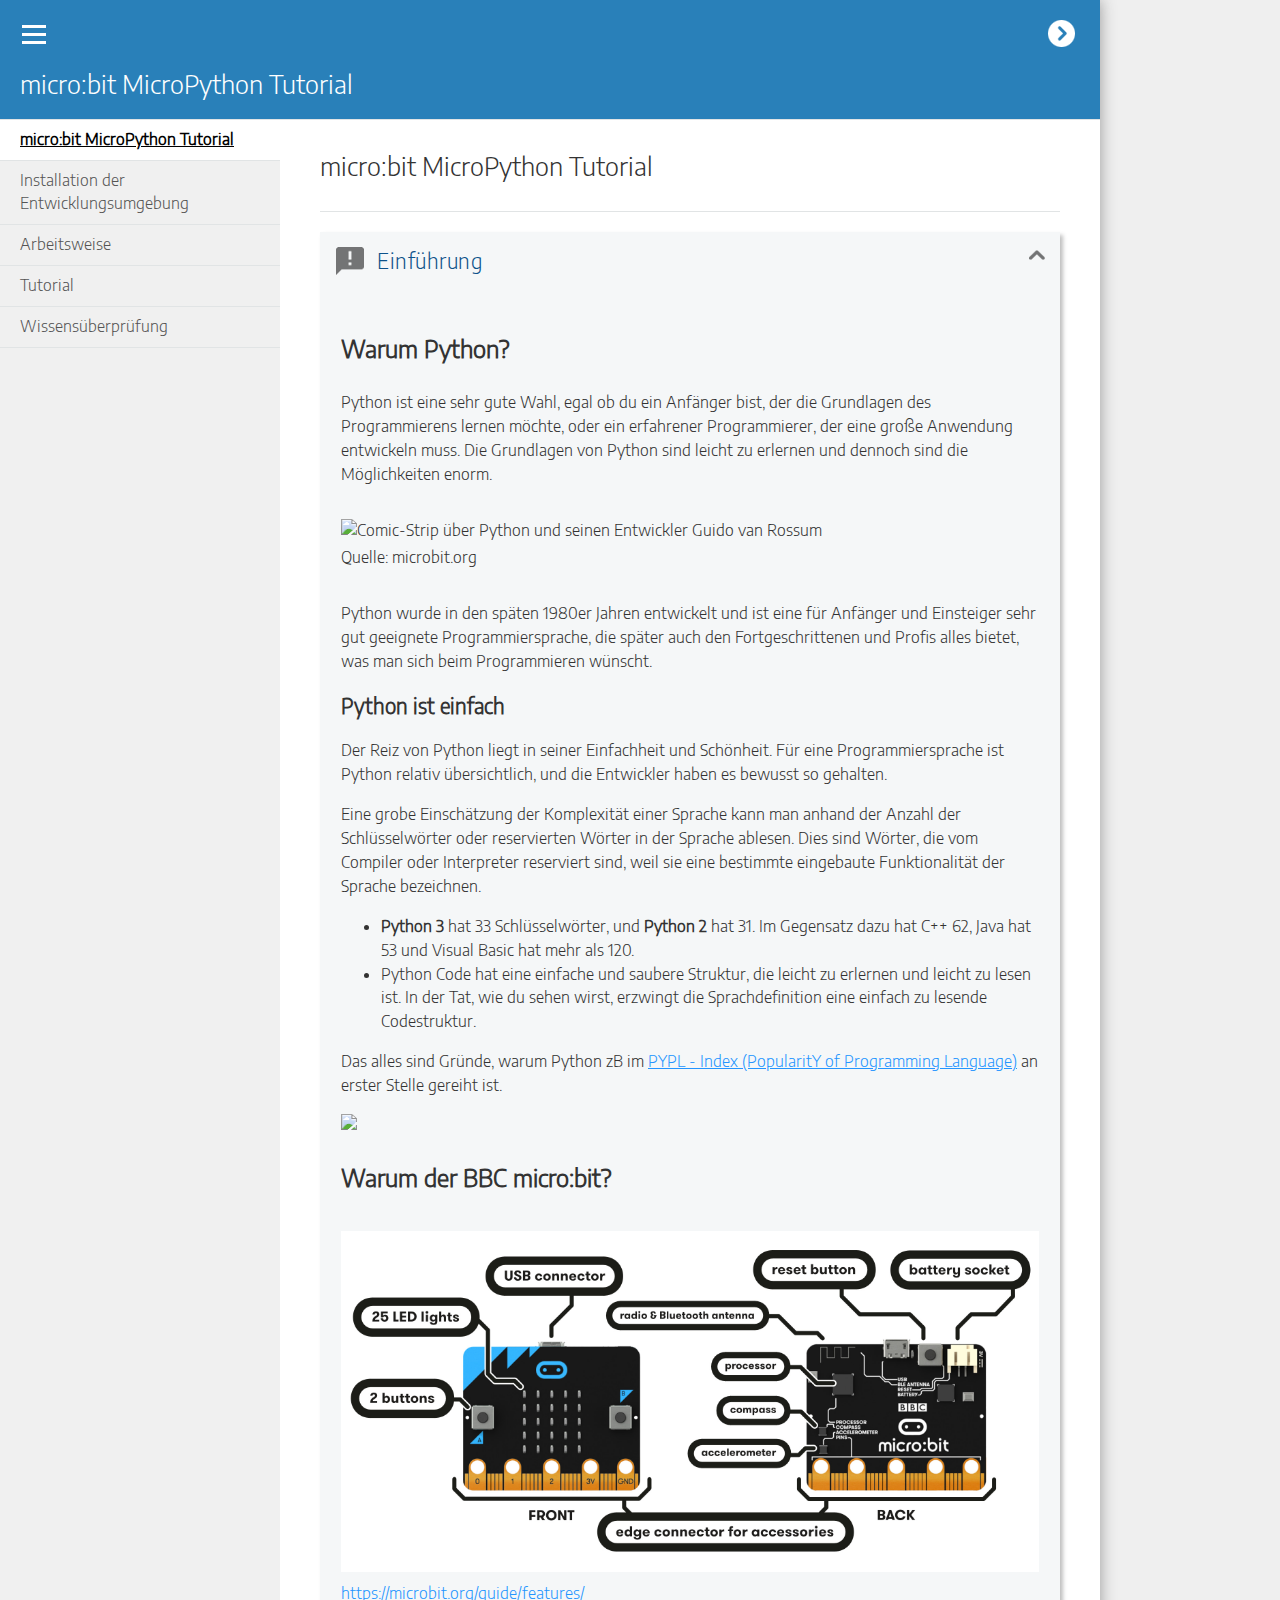
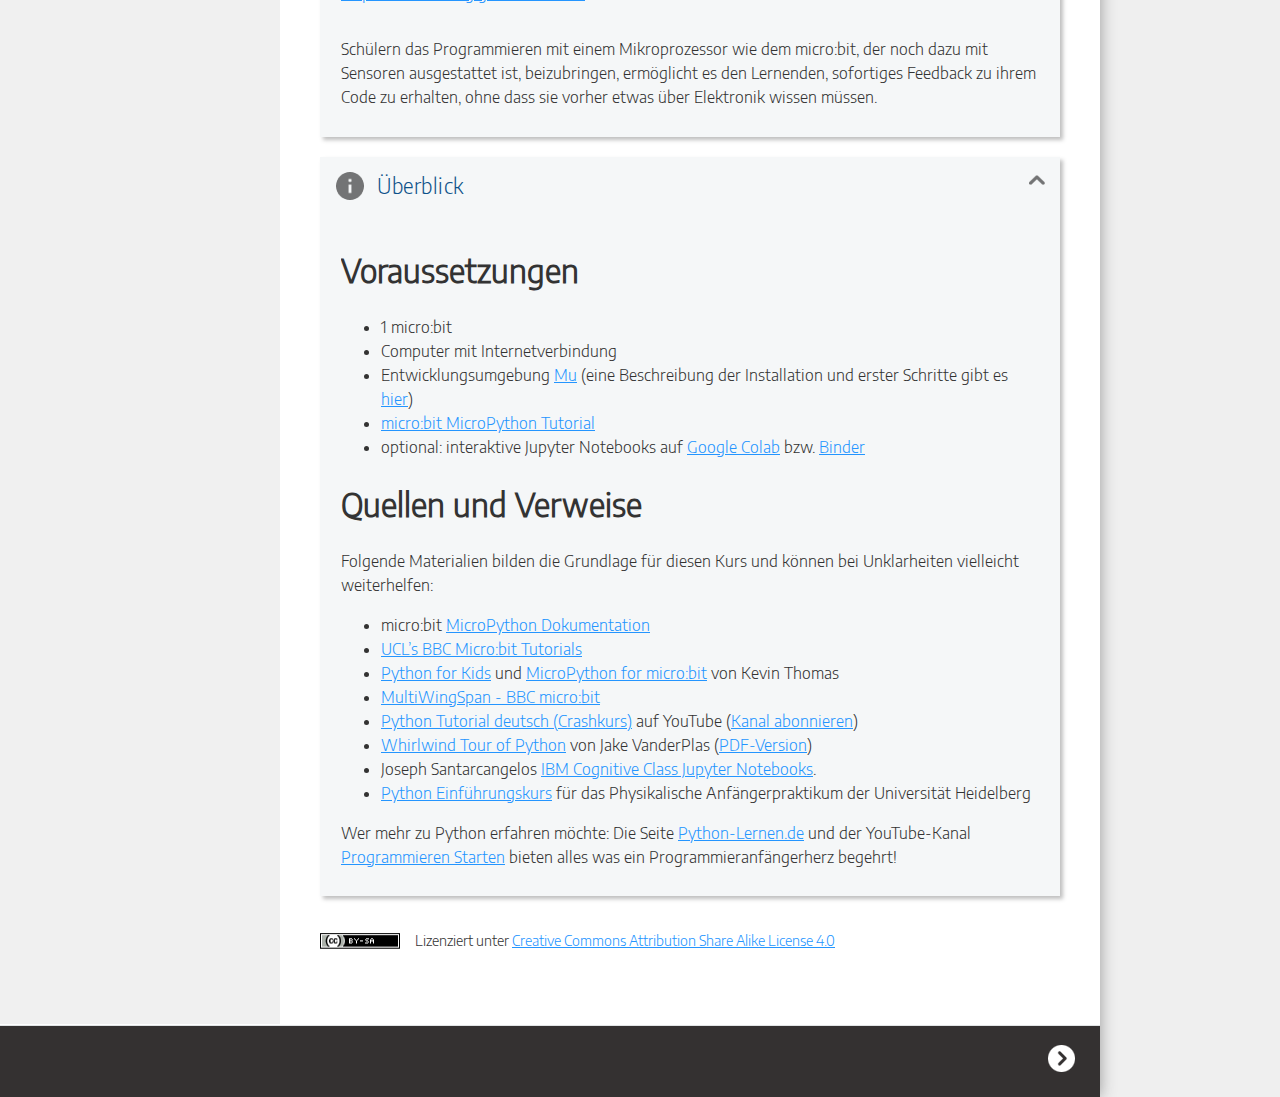
==== commit 0d8a9193: "Mu update" ====
--- a/index.html
+++ b/index.html
@@ -27,7 +27,12 @@
    <li><a href="installation_der_entwicklungsumgebung.html" class="no-ch">Installation der Entwicklungsumgebung</a></li>
    <li><a href="arbeitsweise.html" class="no-ch">Arbeitsweise</a></li>
    <li><a href="tutorial.html" class="no-ch">Tutorial</a></li>
-   <li><a href="wissensberprfung.html" class="no-ch">Wissensüberprüfung</a></li>
+   <li><a href="wissensberprfung.html" class="daddy">Wissensüberprüfung</a>
+   <ul class="other-section">
+      <li><a href="datentypen.html" class="no-ch">Datentypen</a></li>
+      <li><a href="variablen.html" class="no-ch">Variablen</a></li>
+   </ul>
+   </li>
 </ul>
 </nav>
 <div id='topPagination'>
@@ -40,11 +45,11 @@
 <header id="nodeDecoration"><h1 id="nodeTitle">micro:bit MicroPython Tutorial</h1></header>
 <article class="iDevice_wrapper textIdevice em_iDevice" id="id7">
 <div class="iDevice emphasis1" >
-<header class="iDevice_header iDevice_header_noIcon"><h1 class="iDeviceTitle">Einführung</h1></header>
+<header class="iDevice_header" style="background-image:url(icon_announcement.png)"><h1 class="iDeviceTitle">Einführung</h1></header>
 <div class="iDevice_inner">
 <div class="iDevice_content_wrapper">
 <div id="ta7_115_2" class="block iDevice_content">
-<div class="exe-text"><h1><span style="font-size: 18pt;"><strong>Warum Python</strong></span></h1>
+<div class="exe-text"><h1><span style="font-size: 18pt;"><strong>Warum Python?</strong></span></h1>
 <div class="notes ql-snow" id="quill-note">
 <div class="ql-editor">
 <p>Python ist eine sehr gute Wahl, egal ob du ein Anfänger bist, der die Grundlagen des Programmierens lernen möchte, oder ein erfahrener Programmierer, der eine große Anwendung entwickeln muss. Die Grundlagen von Python sind leicht zu erlernen und dennoch sind die Möglichkeiten enorm.</p>
@@ -61,7 +66,7 @@
 </ul>
 <p>Das alles sind Gründe, warum Python zB im <a href="https://pypl.github.io/PYPL.html" rel="noopener noreferrer" target="_blank">PYPL - Index (PopularitY of Programming Language)</a> an erster Stelle gereiht ist.</p>
 <p><img src="https://pypl.github.io/PYPL/All.png" style="display: block; margin-left: auto; margin-right: auto;" /></p>
-<h1><span style="font-size: 18pt;"><strong>Warum der BBC micro:bit</strong></span></h1>
+<h1><span style="font-size: 18pt;"><strong>Warum der BBC micro:bit?</strong></span></h1>
 <div class="notes ql-snow" id="quill-note">
 <div class="ql-editor">
 <figure class="exe-figure exe-image position-center" style="width: 801px;"><img src="microbit-hardware-access.jpg" alt="" width="801" height="391" />
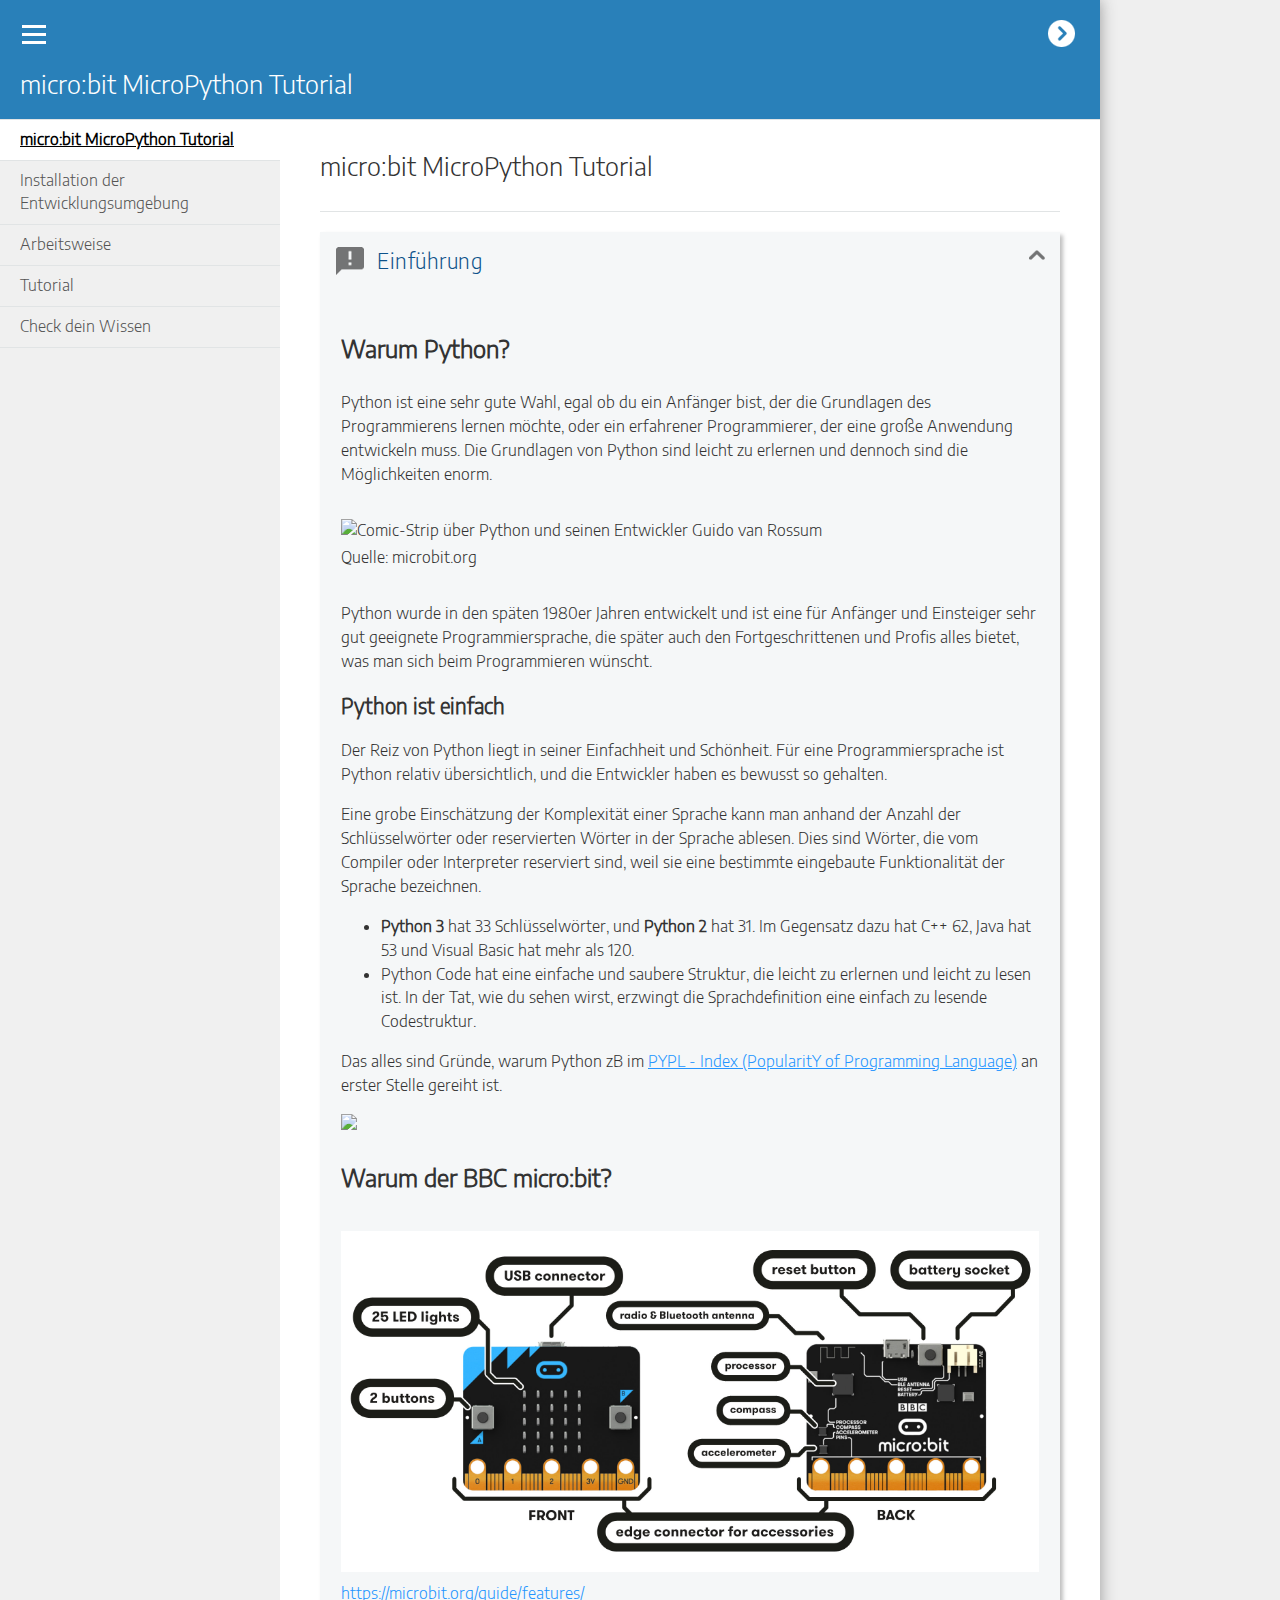
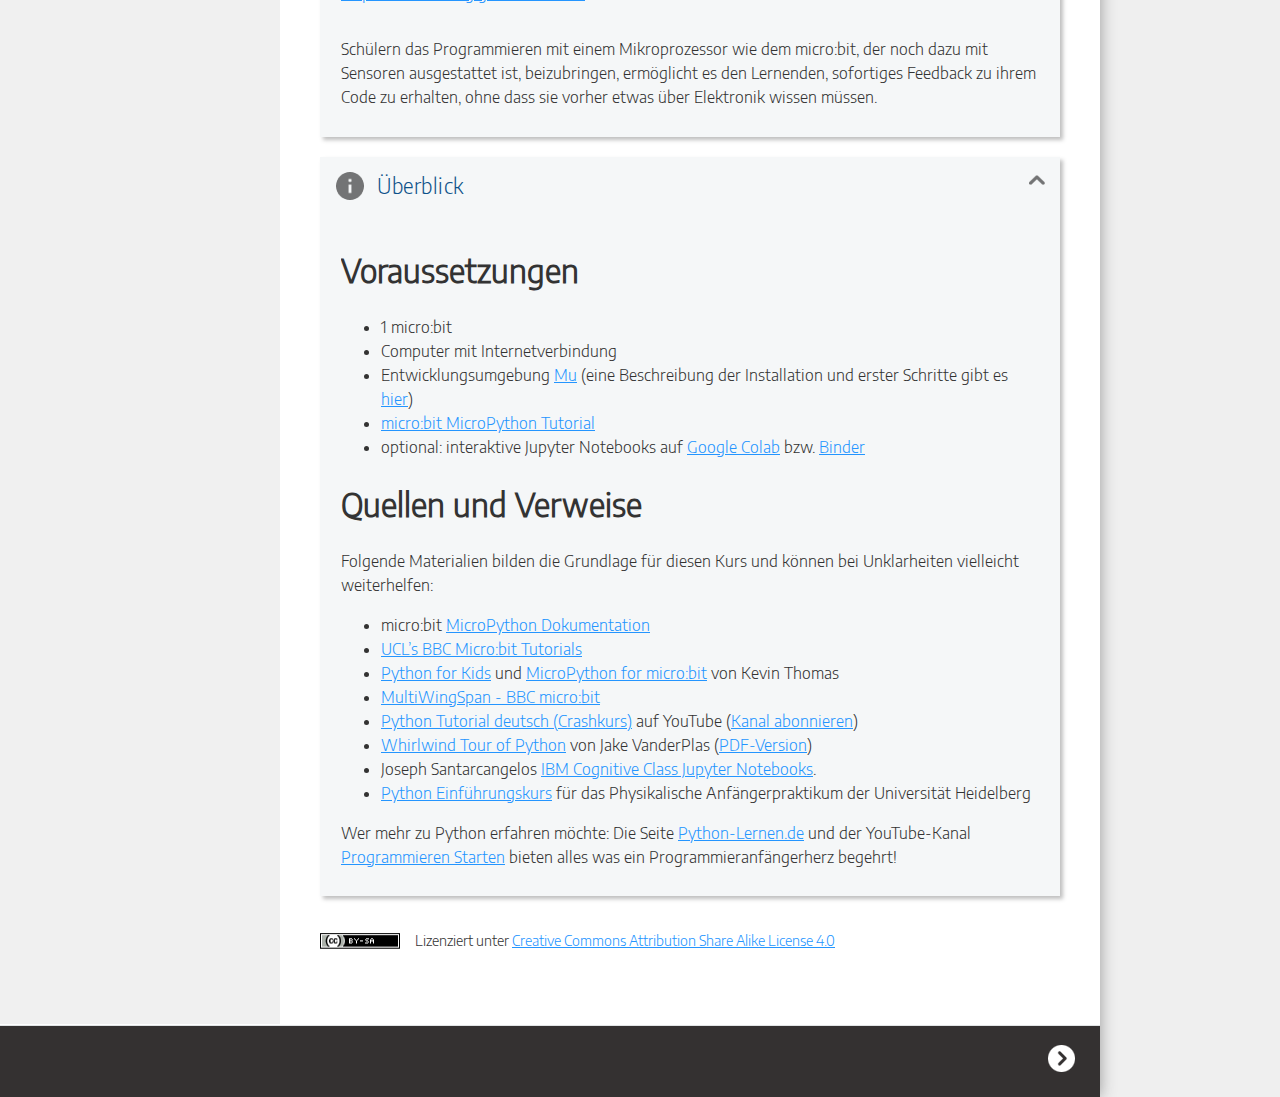
==== commit 5d31221c: "check" ====
--- a/index.html
+++ b/index.html
@@ -27,9 +27,9 @@
    <li><a href="installation_der_entwicklungsumgebung.html" class="no-ch">Installation der Entwicklungsumgebung</a></li>
    <li><a href="arbeitsweise.html" class="no-ch">Arbeitsweise</a></li>
    <li><a href="tutorial.html" class="no-ch">Tutorial</a></li>
-   <li><a href="wissensberprfung.html" class="daddy">Wissensüberprüfung</a>
+   <li><a href="check_dein_wissen.html" class="daddy">Check dein Wissen</a>
    <ul class="other-section">
-      <li><a href="datentypen.html" class="no-ch">Datentypen</a></li>
+      <li><a href="datentypen_und_variablen.html" class="no-ch">Datentypen und Variablen</a></li>
       <li><a href="variablen.html" class="no-ch">Variablen</a></li>
    </ul>
    </li>
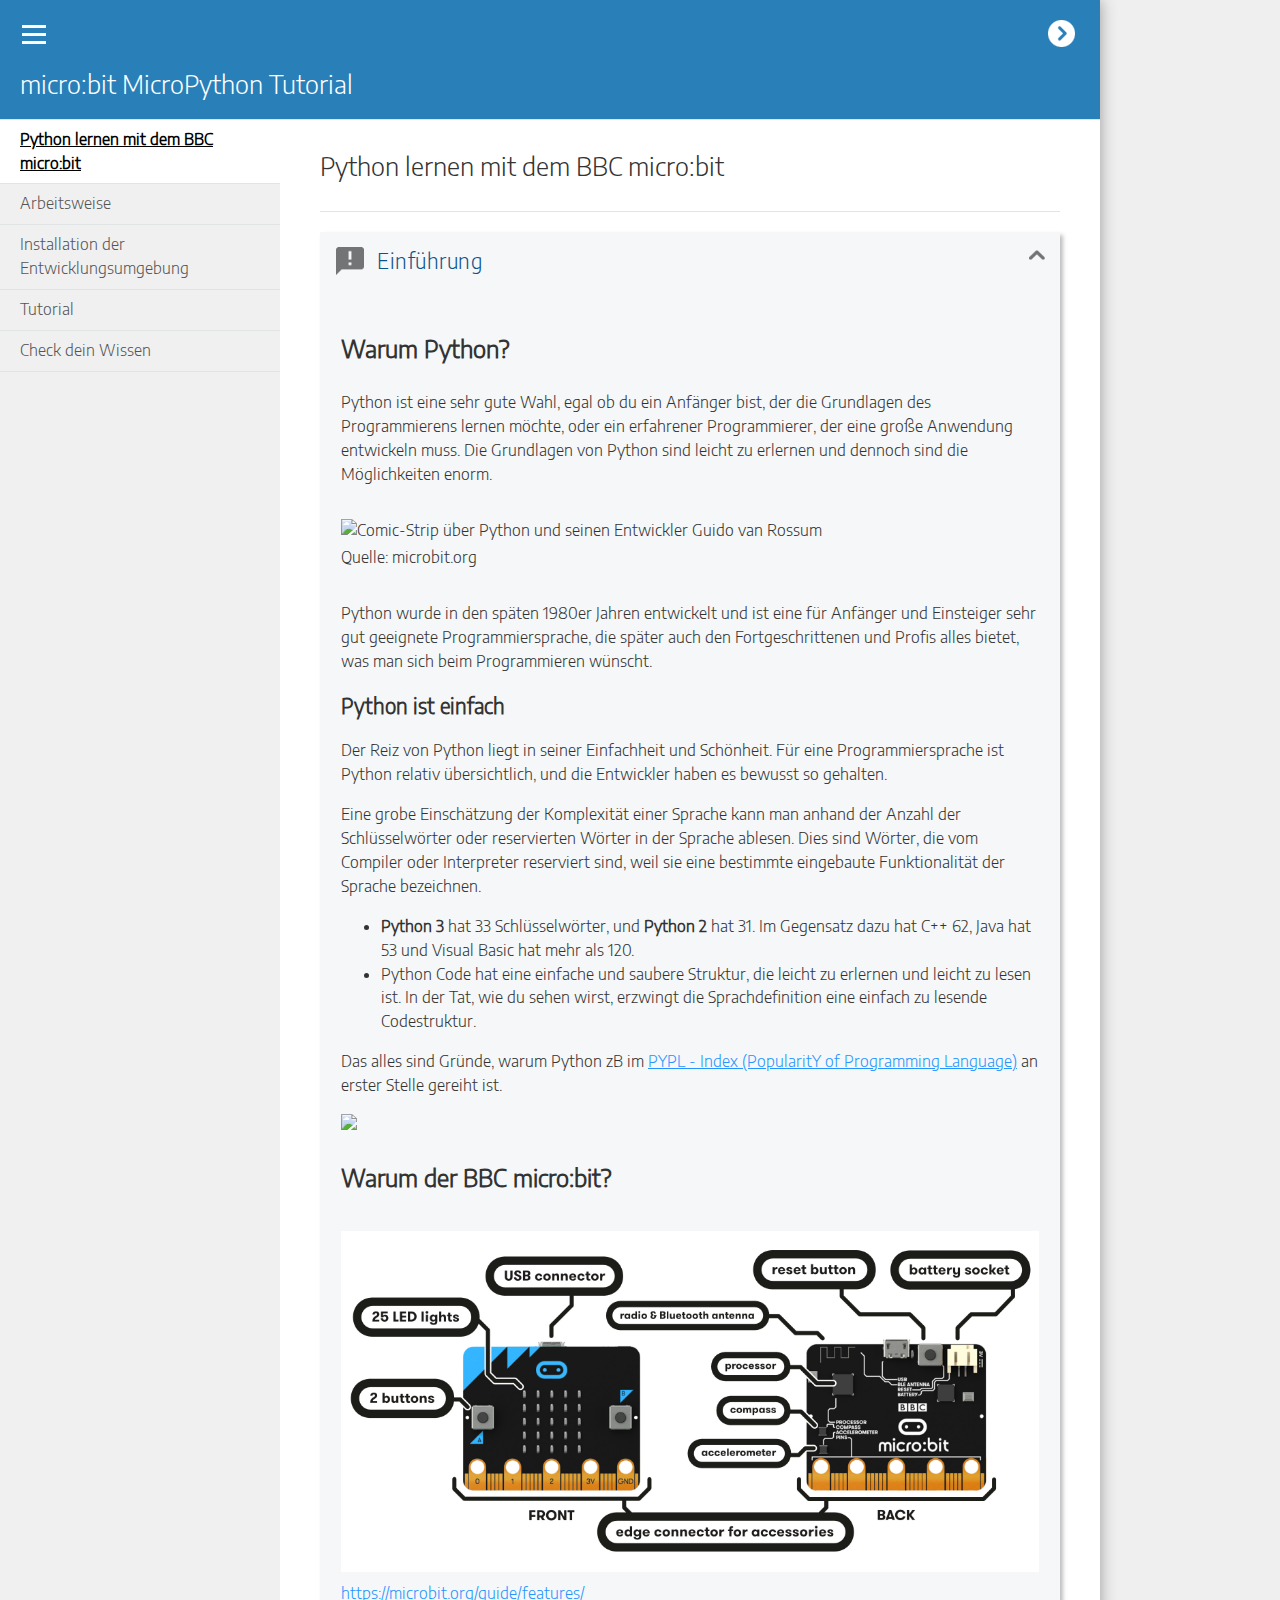
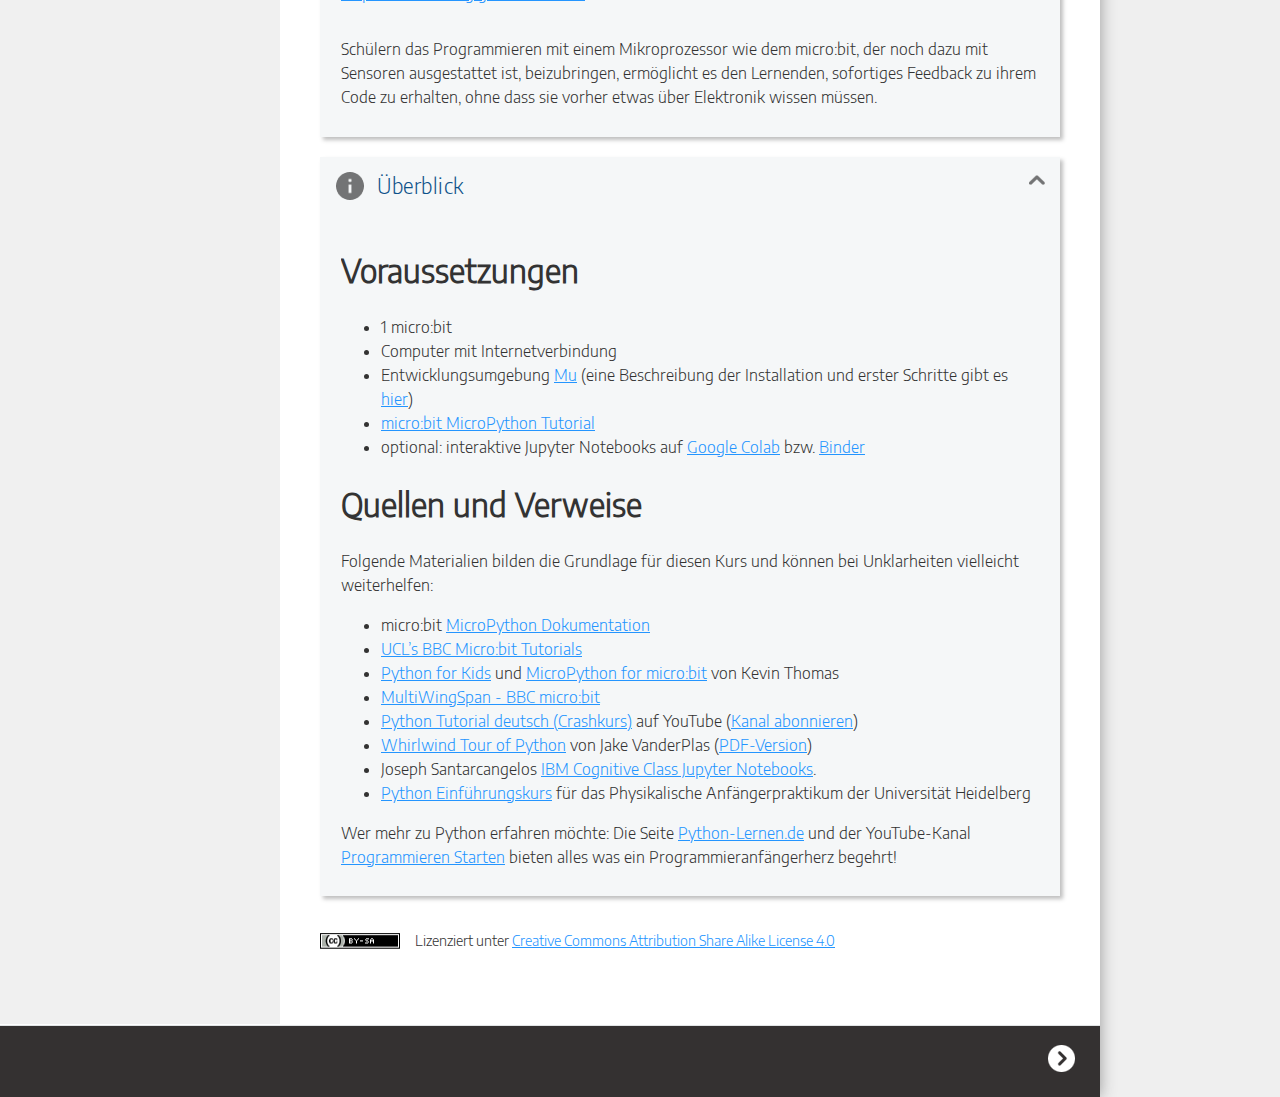
==== commit 50f2be0e: "update" ====
--- a/index.html
+++ b/index.html
@@ -9,7 +9,7 @@
 <link rel="shortcut icon" href="favicon.ico" type="image/x-icon" />
 <meta name="author" content="Harald March" />
 <link rel="license" type="text/html" href="http://creativecommons.org/licenses/by-sa/4.0/" />
-<meta name="generator" content="eXeLearning 2.5.1 - exelearning.net" />
+<meta name="generator" content="eXeLearning 2.6 - exelearning.net" />
 <meta name="description" content="Schülern die Python-Programmierung mit einem Mikroprozessor wie dem micro:bit, der noch dazu mit Sensoren ausgestattet ist, beizubringen, ermöglicht es den Lernenden, sofortiges Feedback zu ihrem Code zu erhalten, ohne dass sie vorher etwas über Elektronik wissen müssen." />
 <!--[if lt IE 9]><script type="text/javascript" src="exe_html5.js"></script><![endif]-->
 <script type="text/javascript" src="exe_jquery.js"></script>
@@ -23,27 +23,27 @@
 <header id="header" ><div id="headerContent">micro:bit MicroPython Tutorial</div></header>
 <nav id="siteNav">
 <ul>
-   <li id="active"><a href="index.html" class="active daddy main-node">micro:bit MicroPython Tutorial</a></li>
+   <li id="active"><a href="index.html" class="active daddy main-node">Python lernen mit dem BBC micro:bit</a></li>
+   <li><a href="arbeitsweise.html" class="no-ch">Arbeitsweise</a></li>
    <li><a href="installation_der_entwicklungsumgebung.html" class="no-ch">Installation der Entwicklungsumgebung</a></li>
-   <li><a href="arbeitsweise.html" class="no-ch">Arbeitsweise</a></li>
    <li><a href="tutorial.html" class="no-ch">Tutorial</a></li>
    <li><a href="check_dein_wissen.html" class="daddy">Check dein Wissen</a>
    <ul class="other-section">
       <li><a href="datentypen_und_variablen.html" class="no-ch">Datentypen und Variablen</a></li>
-      <li><a href="variablen.html" class="no-ch">Variablen</a></li>
+      <li><a href="bedingte_anweisungen_mit_if.html" class="no-ch">Bedingte Anweisungen mit if</a></li>
    </ul>
    </li>
 </ul>
 </nav>
 <div id='topPagination'>
 <nav class="pagination noprt">
-<a href="installation_der_entwicklungsumgebung.html" class="next"><span>Nächste<span> &raquo;</span></span></a>
+<a href="arbeitsweise.html" class="next"><span>Nächste<span> &raquo;</span></span></a>
 </nav>
 </div>
 <div id="main-wrapper">
 <section id="main">
-<header id="nodeDecoration"><h1 id="nodeTitle">micro:bit MicroPython Tutorial</h1></header>
-<article class="iDevice_wrapper textIdevice em_iDevice" id="id7">
+<header id="nodeDecoration"><h1 id="nodeTitle">Python lernen mit dem BBC micro:bit</h1></header>
+<article class="iDevice_wrapper textIdevice em_iDevice em_iDevice_announcement" id="id7">
 <div class="iDevice emphasis1" >
 <header class="iDevice_header" style="background-image:url(icon_announcement.png)"><h1 class="iDeviceTitle">Einführung</h1></header>
 <div class="iDevice_inner">
@@ -82,7 +82,7 @@
 </div>
 </div>
 </article>
-<article class="iDevice_wrapper textIdevice em_iDevice" id="id0">
+<article class="iDevice_wrapper textIdevice em_iDevice em_iDevice_info" id="id0">
 <div class="iDevice emphasis1" >
 <header class="iDevice_header" style="background-image:url(icon_info.png)"><h1 class="iDeviceTitle">Überblick</h1></header>
 <div class="iDevice_inner">
@@ -119,13 +119,13 @@
 </div>
 </article>
 <div id="packageLicense" class="cc cc-by-sa">
-<p><span>Lizenziert unter </span> <a rel="license" href="http://creativecommons.org/licenses/by-sa/4.0/">Creative Commons Attribution Share Alike License 4.0</a></p>
+<p><span>Lizenziert unter  </span> <a rel="license" href="http://creativecommons.org/licenses/by-sa/4.0/">Creative Commons Attribution Share Alike License 4.0</a></p>
 </div>
 </section>
 </div>
 <div id='bottomPagination'>
 <nav class="pagination noprt">
-<a href="installation_der_entwicklungsumgebung.html" class="next"><span>Nächste<span> &raquo;</span></span></a>
+<a href="arbeitsweise.html" class="next"><span>Nächste<span> &raquo;</span></span></a>
 </nav>
 </div>
 </div>
--- a/base.css
+++ b/base.css
@@ -4,4 +4,4 @@
 Copyright 2004-2007 eXe Project, New Zealand Tertiary Education Commission
 base style sheet for all themes
 */
-body{margin:0;padding:0 10px 10px 10px;font-family:arial,verdana,helvetica,sans-serif;font-size:.8em}#header{text-align:left;height:50px;padding-left:20px;font-size:2.2em;font-weight:bold}a{text-decoration:none}a:hover,a:focus{text-decoration:underline}img.submit,img.help,img.info,img.gallery{border:0}li{list-style-position:inside}#nodeDecoration{padding:.1em;border-bottom:0;text-align:right}.block,.feedback{display:block;padding-top:.25em;padding-bottom:.25em}.feedback{font-family:times,serif;font-size:120%}.feedback-button p{margin:0}.emphasis0{padding-left:0;margin:0}.iDeviceTitle{font-weight:bold;position:relative;top:-18px}input.feedbackbutton{margin-top:10px;margin-bottom:10px}.popupDiv{background-color:#EDEFF0;border:2px solid #607489;padding:0 4px 4px 4px;margin-left:15px;text-align:left;z-index:99;border-radius:3px}.popupDivLabel{text-align:center;font:message-box;font-weight:bold;color:#fff;cursor:move;margin:0 -4px;background-image:url(popup_bg.gif)}@media print{.feedback{display:block!important}.feedback.iDevice_solution a{text-decoration:none;color:inherit}.iDevice_solution li span{display:none}div.node,article.node{page-break-after:always}.external-iframe{display:none}.external-iframe-src{display:block!important;margin:2em 0;font-size:.95em;text-align:center}}.external-iframe{border:0}.iDevice a,#siteFooter a,#packageLicense a,.toggle-idevice a{text-decoration:underline}.iDevice a:hover,#siteFooter a:hover,#packageLicense a:hover,.toggle-idevice a:hover{text-decoration:none}.pre-code{background:#112C4A;color:#E7ECF1;font-family:Monaco,Courier,monospace;border-radius:9px;font-size:12px;margin:2em 1em;overflow:auto;padding:20px}.iDevice_content{position:relative;max-width:100%}.exe-epub3 .iDevice_content{position:static}.iDevice_header{background-position:0 50%;background-repeat:no-repeat}.iDevice_header.iDevice_header_noIcon{background-image:none;padding:5px 0}.TrueFalseIdevice label{white-space:nowrap;margin-right:1em;line-height:1.7em}.exe-dl{margin-bottom:2em;margin-left:1.5em}.exe-dl dt{font-weight:bold}.exe-dl dd{margin:1em 1.5em}.js .exe-dl dt{margin:1.2em 0 0 0}.exe-dl dt a{text-decoration:underline}.exe-dl .icon,.exe-dl-toggler a{display:block;width:20px;height:20px;font-size:1.2em;margin-right:1em;line-height:20px;text-align:center;float:left;border-radius:2px;position:relative}.exe-dl-toggler{height:20px;margin:1.5em}.exe-dl-toggler a{margin-left:0;font-weight:bold}.js .exe-dl dd{display:none;padding-left:0;margin:1em 1em 1em 37px}.exe-math{margin:2em 0}.exe-math,.MathJax_Display{text-align:left!important}.exe-math.position-center,.position-center .MathJax_Display,[style*="text-align: center"] .MathJax_Display{text-align:center!important}.exe-math.position-right,.position-right .MathJax_Display,[style*="text-align: right"] .MathJax_Display{text-align:right!important}.js .show-image .exe-math-code,.js .show-code .exe-math-img{display:none}.exe-math-links{font-size:.85em}.exe-figure{margin:2em 0;max-width:100%}.position-center{margin:2em auto}.position-right{margin:2em 0 2em auto}.float-left{float:left;margin:.5em 1.5em 1em 0}.float-right{float:right;margin:.5em 0 1em 2em}.figcaption{padding-top:.2em}.figcaption.header{padding-top:0;padding-bottom:.2em}.exe-layout-2-cols,.exe-layout-3-cols{width:100%}.exe-layout-2-cols .exe-col{float:left;width:49%}.exe-layout-2-cols .exe-col-1{padding-right:1%}.exe-layout-2-cols .exe-col-2{padding-left:1%}.exe-layout-2-30-70 .exe-col{width:69%}.exe-layout-2-30-70 .exe-col-1{width:29%}.exe-layout-2-70-30 .exe-col{width:29%}.exe-layout-2-70-30 .exe-col-1{width:69%}.exe-layout-3-cols .exe-col{float:left;width:32%}.exe-layout-3-cols .exe-col-1,.exe-layout-3-cols .exe-col-2{padding-right:2%}.exe-block-warning{background:#FCF8E3;color:#796034;border:1px solid #FAEBCC;padding:0 1em;border-radius:4px}p.exe-block-warning{padding:1em}.exe-block-alert{background:#ffc;color:#855000;border:1px solid #FFF099;padding:0 1em;border-radius:4px}p.exe-block-alert{padding:1em}.exe-block-danger{background:#FEF0EF;color:#973C3B;border:1px solid #F3DADD;padding:0 1em;border-radius:4px}p.exe-block-danger{padding:1em}.exe-block-info{background:#E1F1F9;color:#2B627D;border:1px solid #C9EDF4;padding:0 1em;border-radius:4px}p.exe-block-info{padding:1em}.exe-block-success{background:#E5F3E0;color:#336634;border:1px solid #DEEDD1;padding:0 1em;border-radius:4px}p.exe-block-success{padding:1em}.exe-block-warning a{color:#4F360A}.exe-block-alert a{color:#5B2600}.exe-block-danger a{color:#6D1211}.exe-block-info a{color:#063853}.exe-block-success a{color:#093C0A}.js a.exe-enlarge{position:relative;display:block}.exe-enlarge-icon{display:none;width:30px;height:30px;position:absolute;top:50%;left:50%;margin:-15px 0 0 -15px;border-radius:15px;background:#333;z-index:10;box-shadow:0 0 7px 0 #DDD}.exe-enlarge-icon b{width:30px;height:30px;line-height:30px;text-align:center;display:block;font-size:1.3em;color:#FFF}.exe-enlarge-icon b:before{content:"+"}.js a.exe-enlarge:hover img,.js a.exe-enlarge:focus img{opacity:.7;filter:alpha(opacity=70)}a.exe-enlarge:hover .exe-enlarge-icon,a.exe-enlarge:focus .exe-enlarge-icon{display:block;*display:none}.exe-clear{overflow:auto}.toggle-idevice,.exe-hidden,.js-required,.js .js-hidden{display:none}.js .js-required{display:block}#packageLicense{text-align:center}.js #main .iDevice_hint_title{font-size:1em;margin-top:0;font-weight:normal;*margin-top:1em}.iDevice_hint{margin-bottom:1.5em}.iDevice_hint_title a{background-repeat:no-repeat;background-position:0 50%;padding-left:23px;text-decoration:none}.iDevice_hint_content{padding:0 23px}.iDevice_answer{overflow:hidden;*margin:1.5em 0}.iDevice_answer{overflow:hidden}.iDevice_answer p{margin-top:0}.iDevice_answer-field{width:2.5em;float:left}.js .iDevice_answer-content,.js .iDevice_answer-feedback{padding-left:2.5em}.hidden-idevice .image_text{display:none}abbr[title],acronym[title]{text-decoration:none;border-bottom:1px dotted}.pagination.page-counter{text-align:center}.pagination.noprt .sep{display:none}.pagination.noprt .page-counter{margin-right:20px}#topPagination .page-counter{margin-left:20px;margin-right:0}#skipNav{margin:0;position:absolute;width:100%}.sr-av,.js .js-sr-av,#skipNav a,.exe-hidden-accessible,.js .exe-tooltip-text{position:absolute;overflow:hidden;clip:rect(0 0 0 0);clip:rect(0,0,0,0);height:0}#skipNav a{background:#333;color:#fff;padding:.4em .85em}#skipNav a:active,#skipNav a:focus{position:static;overflow:visible;clip:auto;height:auto}.exe-table{background:#fff;margin:2em auto;max-width:100%;border:1px solid #CCC;border-collapse:collapse;border-spacing:0}.exe-table caption{padding:.5em 0;text-align:center;font-style:italic}.exe-table td,.exe-table th{border:1px solid #CCC;margin:0;padding:.5em 1em}.exe-table thead{background:#ddd;color:#000;text-align:left}.exe-table tr:nth-child(2n-1) td,.exe-table tbody tr:nth-child(2n-1) th{background:#F4F4F4}.exe-table tbody tr:nth-child(2n) th{background:#F4F4F4}.exe-table tbody tr:nth-child(2n-1) th{background:#E4E4E4}.exe-table thead+tbody tr:nth-child(2n) th{background:#fff}.exe-table thead+tbody tr:nth-child(2n-1) th{background:#F4F4F4}.exe-table-minimalist{background:#fff;margin:2em auto;border-collapse:collapse}.exe-table-minimalist thead th{color:#000;padding:.6em 1.5em .6em .8em;border-bottom:2px solid #CCC;text-align:left}.exe-table-minimalist td,.exe-table-minimalist tbody th{border-bottom:1px solid #ccc;color:#555;padding:.5em 1.5em .5em .8em}.exe-table-minimalist tbody tr:hover td,.exe-table-minimalist tbody tr:hover th{color:#222}.exe-table-minimalist tr:nth-child(2n-1) td,.exe-table-minimalist tbody tr:nth-child(2n-1) th{background:#F9F9F9}.exe-table-minimalist caption{text-align:center;font-style:italic;border-bottom:2px solid #CCC;padding:.6em 0}body .qtip{font-size:.85em;line-height:1.5em}.qtip .exe-tooltip-text{position:relative;overflow:auto;clip:auto;height:auto}ol.auto-numbered{counter-reset:item}.auto-numbered ol{counter-reset:item}.auto-numbered li{display:block}.auto-numbered li:before{content:counters(item,".") ".- ";counter-increment:item}.exe-quote-cite cite{display:block;text-align:right;margin-top:-.5em}.exe-link-data{font-size:.8em;margin:0 .2em}.exe-link-data abbr{cursor:help}.styled-qc{font-family:Georgia,serif;font-style:italic;margin:1.5em 2.5em;padding:.25em 3.5em;position:relative}.styled-qc:before{display:block;content:"\201C";font-size:5em;position:absolute;left:0;top:-20px}.js .pbl-task-info{visibility:hidden}.pbl-task-info dt{float:left;font-weight:bold;margin-right:.5em}.pbl-task-info{overflow:hidden;margin:1em 0 1.5em 20px;width:auto;float:right;text-align:right}.pbl-task-info dt{margin:0;float:left;clear:left;width:150px}.pbl-task-info dd{margin:0 0 0 150px;text-align:left;padding-left:.5em}.pbl-task-info dd:after{content:'';display:block;clear:both}.pbl-task-description{clear:both}iframe,object,embed{max-width:100%}img,video{max-width:100%;height:auto}@media all and (max-width:992px){.exe-layout-3-cols .exe-col{float:none;width:100%;padding:0}.exe-layout-3-cols .exe-col .exe-figure{margin:2em auto}}@media all and (max-width:780px){.styled-qc{margin:1.5em .5em}.exe-layout-2-cols .exe-col{float:none;width:100%;padding:0}.exe-layout-2-cols .exe-col .exe-figure{margin:2em auto}}#exe-client-search-form{text-align:right;margin-bottom:2em}#exe-client-search-form p{margin:0}#exe-client-search-text{border:1px solid #ddd;padding:5px 10px;width:250px;max-width:60%}#exe-client-search-submit{border:1px solid #ddd;padding:5px 10px;background:#ddd;margin-left:-.4em;color:#333}.exe-client-search-results #nodeTitle,.exe-client-search-results .iDevice_wrapper,#exe-client-search-results,#exe-client-search-reset{display:none}.exe-client-search-results #exe-client-search-results{display:block}.exe-client-search-results #exe-client-search-reset{display:inline;line-height:2em}#exe-client-search-results p{margin-top:1.5em}#exe-client-search-results ul{margin:1.5em 1.5em 3em 1.5em;padding:0;list-style:none}#main #exe-client-search-results li{list-style-image:none;margin-bottom:1.5em}#exe-client-search-results a{font-size:1.15em}.exe-client-search-result{background:yellow}.exe-client-search-read-more{font-size:.7em;margin-left:.2em}#exe-client-search-reset{margin-left:.5em}@media all and (max-width:700px){#exe-client-search-form{text-align:center}}@media all and (max-width:600px){.exe-client-search-results #exe-client-search-reset{display:block;margin:1em 0 0 0}}+body{margin:0;padding:0 10px 10px 10px;font-family:arial,verdana,helvetica,sans-serif;font-size:.8em}#header{text-align:left;height:50px;padding-left:20px;font-size:2.2em;font-weight:bold}a{text-decoration:none}a:hover,a:focus{text-decoration:underline}img.submit,img.help,img.info,img.gallery{border:0}li{list-style-position:inside}#nodeDecoration{padding:.1em;border-bottom:0;text-align:right}.block,.feedback{display:block;padding-top:.25em;padding-bottom:.25em}.feedback{font-family:times,serif;font-size:120%}.feedback-button p{margin:0}.emphasis0{padding-left:0;margin:0}.iDeviceTitle{font-weight:bold;position:relative;top:-18px}input.feedbackbutton{margin-top:10px;margin-bottom:10px}.popupDiv{background-color:#EDEFF0;border:2px solid #607489;padding:0 4px 4px 4px;margin-left:15px;text-align:left;z-index:99;border-radius:3px}.popupDivLabel{text-align:center;font:message-box;font-weight:bold;color:#fff;cursor:move;margin:0 -4px;background-image:url(popup_bg.gif)}@media print{.feedback{display:block!important}.feedback.iDevice_solution a{text-decoration:none;color:inherit}.iDevice_solution li span{display:none}div.node,article.node{page-break-after:always}.external-iframe{display:none}.external-iframe-src{display:block!important;margin:2em 0;font-size:.95em;text-align:center}}.external-iframe{border:0}.iDevice a,#siteFooter a,#packageLicense a,.toggle-idevice a{text-decoration:underline}.iDevice a:hover,#siteFooter a:hover,#packageLicense a:hover,.toggle-idevice a:hover{text-decoration:none}.pre-code{background:#112C4A;color:#E7ECF1;font-family:Monaco,Courier,monospace;border-radius:9px;font-size:12px;margin:2em 1em;overflow:auto;padding:20px}.iDevice_content{position:relative;max-width:100%}.exe-epub3 .iDevice_content{position:static}.iDevice_header{background-position:0 50%;background-repeat:no-repeat}.iDevice_header.iDevice_header_noIcon{background-image:none;padding:5px 0}.TrueFalseIdevice label{white-space:nowrap;margin-right:1em;line-height:1.7em}.exe-dl{margin-bottom:2em;margin-left:1.5em}.exe-dl dt{font-weight:bold}.exe-dl dd{margin:1em 1.5em}.js .exe-dl dt{margin:1.2em 0 0 0}.exe-dl dt a{text-decoration:underline}.exe-dl .icon,.exe-dl-toggler a{display:block;width:20px;height:20px;font-size:1.2em;margin-right:1em;line-height:20px;text-align:center;float:left;border-radius:2px;position:relative}.exe-dl-toggler{height:20px;margin:1.5em}.exe-dl-toggler a{margin-left:0;font-weight:bold}.js .exe-dl dd{display:none;padding-left:0;margin:1em 1em 1em 37px}.exe-math{margin:2em 0}.exe-math,.MathJax_Display{text-align:left!important}.exe-math.position-center,.position-center .MathJax_Display,[style*="text-align: center"] .MathJax_Display{text-align:center!important}.exe-math.position-right,.position-right .MathJax_Display,[style*="text-align: right"] .MathJax_Display{text-align:right!important}.js .show-image .exe-math-code,.js .show-code .exe-math-img{display:none}.exe-math-links{font-size:.85em}.exe-figure{margin:2em 0;max-width:100%}.position-center{margin:2em auto}.position-right{margin:2em 0 2em auto}.float-left{float:left;margin:.5em 1.5em 1em 0}.float-right{float:right;margin:.5em 0 1em 2em}.figcaption{padding-top:.2em}.figcaption.header{padding-top:0;padding-bottom:.2em}.exe-layout-2-cols,.exe-layout-3-cols{width:100%}.exe-layout-2-cols .exe-col{float:left;width:49%}.exe-layout-2-cols .exe-col-1{padding-right:1%}.exe-layout-2-cols .exe-col-2{padding-left:1%}.exe-layout-2-30-70 .exe-col{width:69%}.exe-layout-2-30-70 .exe-col-1{width:29%}.exe-layout-2-70-30 .exe-col{width:29%}.exe-layout-2-70-30 .exe-col-1{width:69%}.exe-layout-3-cols .exe-col{float:left;width:32%}.exe-layout-3-cols .exe-col-1,.exe-layout-3-cols .exe-col-2{padding-right:2%}.exe-block-warning{background:#FCF8E3;color:#796034;border:1px solid #FAEBCC;padding:0 1em;border-radius:4px}p.exe-block-warning{padding:1em}.exe-block-alert{background:#ffc;color:#855000;border:1px solid #FFF099;padding:0 1em;border-radius:4px}p.exe-block-alert{padding:1em}.exe-block-danger{background:#FEF0EF;color:#973C3B;border:1px solid #F3DADD;padding:0 1em;border-radius:4px}p.exe-block-danger{padding:1em}.exe-block-info{background:#E1F1F9;color:#2B627D;border:1px solid #C9EDF4;padding:0 1em;border-radius:4px}p.exe-block-info{padding:1em}.exe-block-success{background:#E5F3E0;color:#336634;border:1px solid #DEEDD1;padding:0 1em;border-radius:4px}p.exe-block-success{padding:1em}.exe-block-warning a{color:#4F360A}.exe-block-alert a{color:#5B2600}.exe-block-danger a{color:#6D1211}.exe-block-info a{color:#063853}.exe-block-success a{color:#093C0A}.js a.exe-enlarge{position:relative;display:block}.exe-enlarge-icon{display:none;width:30px;height:30px;position:absolute;top:50%;left:50%;margin:-15px 0 0 -15px;border-radius:15px;background:#333;z-index:10;box-shadow:0 0 7px 0 #DDD}.exe-enlarge-icon b{width:30px;height:30px;line-height:30px;text-align:center;display:block;font-size:1.3em;color:#FFF}.exe-enlarge-icon b:before{content:"+"}.js a.exe-enlarge:hover img,.js a.exe-enlarge:focus img{opacity:.7;filter:alpha(opacity=70)}a.exe-enlarge:hover .exe-enlarge-icon,a.exe-enlarge:focus .exe-enlarge-icon{display:block;*display:none}.exe-clear{overflow:auto}.toggle-idevice,.exe-hidden,.js-required,.js .js-hidden,.exe-mindmap-code{display:none}.js .js-required{display:block}#packageLicense{text-align:center}.js #main .iDevice_hint_title{font-size:1em;margin-top:0;font-weight:normal;*margin-top:1em}.iDevice_hint{margin-bottom:1.5em}.iDevice_hint_title a{background-repeat:no-repeat;background-position:0 50%;padding-left:23px;text-decoration:none}.iDevice_hint_content{padding:0 23px}.iDevice_answer{overflow:hidden;*margin:1.5em 0}.iDevice_answer{overflow:hidden}.iDevice_answer p{margin-top:0}.iDevice_answer-field{width:2.5em;float:left}.js .iDevice_answer-content,.js .iDevice_answer-feedback{padding-left:2.5em}.hidden-idevice .image_text{display:none}abbr[title],acronym[title]{text-decoration:none;border-bottom:1px dotted}.pagination.page-counter{text-align:center}.pagination.noprt .sep{display:none}.pagination.noprt .page-counter{margin-right:20px}#topPagination .page-counter{margin-left:20px;margin-right:0}#skipNav{margin:0;position:absolute;width:100%}.sr-av,.js .js-sr-av,#skipNav a,.exe-hidden-accessible,.js .exe-tooltip-text{position:absolute;overflow:hidden;clip:rect(0 0 0 0);clip:rect(0,0,0,0);height:0}#skipNav a{background:#333;color:#fff;padding:.4em .85em}#skipNav a:active,#skipNav a:focus{position:static;overflow:visible;clip:auto;height:auto}.exe-table{background:#fff;margin:2em auto;max-width:100%;border:1px solid #CCC;border-collapse:collapse;border-spacing:0}.exe-table caption{padding:.5em 0;text-align:center;font-style:italic}.exe-table td,.exe-table th{border:1px solid #CCC;margin:0;padding:.5em 1em}.exe-table thead{background:#ddd;color:#000;text-align:left}.exe-table tr:nth-child(2n-1) td,.exe-table tbody tr:nth-child(2n-1) th{background:#F4F4F4}.exe-table tbody tr:nth-child(2n) th{background:#F4F4F4}.exe-table tbody tr:nth-child(2n-1) th{background:#E4E4E4}.exe-table thead+tbody tr:nth-child(2n) th{background:#fff}.exe-table thead+tbody tr:nth-child(2n-1) th{background:#F4F4F4}.exe-table-minimalist{background:#fff;margin:2em auto;border-collapse:collapse}.exe-table-minimalist thead th{color:#000;padding:.6em 1.5em .6em .8em;border-bottom:2px solid #CCC;text-align:left}.exe-table-minimalist td,.exe-table-minimalist tbody th{border-bottom:1px solid #ccc;color:#555;padding:.5em 1.5em .5em .8em}.exe-table-minimalist tbody tr:hover td,.exe-table-minimalist tbody tr:hover th{color:#222}.exe-table-minimalist tr:nth-child(2n-1) td,.exe-table-minimalist tbody tr:nth-child(2n-1) th{background:#F9F9F9}.exe-table-minimalist caption{text-align:center;font-style:italic;border-bottom:2px solid #CCC;padding:.6em 0}body .qtip{font-size:.85em;line-height:1.5em}.qtip .exe-tooltip-text{position:relative;overflow:auto;clip:auto;height:auto}ol.auto-numbered{counter-reset:item}.auto-numbered ol{counter-reset:item}.auto-numbered li{display:block}.auto-numbered li:before{content:counters(item,".") ".- ";counter-increment:item}.exe-quote-cite cite{display:block;text-align:right;margin-top:-.5em}.exe-link-data{font-size:.8em;margin:0 .2em}.exe-link-data abbr{cursor:help}.styled-qc{font-family:Georgia,serif;font-style:italic;margin:1.5em 2.5em;padding:.25em 3.5em;position:relative}.styled-qc:before{display:block;content:"\201C";font-size:5em;position:absolute;left:0;top:-20px}.js .pbl-task-info{visibility:hidden}.pbl-task-info dt{float:left;font-weight:bold;margin-right:.5em}.pbl-task-info{overflow:hidden;margin:1em 0 1.5em 20px;width:auto;float:right;text-align:right}.pbl-task-info dt{margin:0;float:left;clear:left;width:150px}.pbl-task-info dd{margin:0 0 0 150px;text-align:left;padding-left:.5em}.pbl-task-info dd:after{content:'';display:block;clear:both}.pbl-task-description{clear:both}iframe,object,embed{max-width:100%}img,video{max-width:100%;height:auto}@media all and (max-width:992px){.exe-layout-3-cols .exe-col{float:none;width:100%;padding:0}.exe-layout-3-cols .exe-col .exe-figure{margin:2em auto}}@media all and (max-width:780px){.styled-qc{margin:1.5em .5em}.exe-layout-2-cols .exe-col{float:none;width:100%;padding:0}.exe-layout-2-cols .exe-col .exe-figure{margin:2em auto}}#exe-client-search-form{text-align:right;margin-bottom:2em}#exe-client-search-form p{margin:0}#exe-client-search-text{border:1px solid #ddd;padding:5px 10px;width:250px;max-width:60%}#exe-client-search-submit{border:1px solid #ddd;padding:5px 10px;background:#ddd;margin-left:-.4em;color:#333}.exe-client-search-results #nodeTitle,.exe-client-search-results .iDevice_wrapper,#exe-client-search-results,#exe-client-search-reset{display:none}.exe-client-search-results #exe-client-search-results{display:block}.exe-client-search-results #exe-client-search-reset{display:inline;line-height:2em}#exe-client-search-results p{margin-top:1.5em}#exe-client-search-results ul{margin:1.5em 1.5em 3em 1.5em;padding:0;list-style:none}#main #exe-client-search-results li{list-style-image:none;margin-bottom:1.5em}#exe-client-search-results a{font-size:1.15em}.exe-client-search-result{background:yellow}.exe-client-search-read-more{font-size:.7em;margin-left:.2em}#exe-client-search-reset{margin-left:.5em}@media all and (max-width:700px){#exe-client-search-form{text-align:center}}@media all and (max-width:600px){.exe-client-search-results #exe-client-search-reset{display:block;margin:1em 0 0 0}}--- a/content.css
+++ b/content.css
@@ -114,9 +114,10 @@
 #packageLicense.cc{padding-left:95px;background:url(_style_licenses.png) no-repeat 0 0}
 #packageLicense.cc-by-sa{background-position:0 -100px}
 #packageLicense.cc-by-nd{background-position:0 -200px}
-#packageLicense.cc-by-nc-sa{background-position:0 -300px}
-#packageLicense.cc-by-nc-nd{background-position:0 -400px}
-#packageLicense.cc-0{background-position:0 -500px}
+#packageLicense.cc-by-nc{background-position:0 -300px}
+#packageLicense.cc-by-nc-sa{background-position:0 -400px}
+#packageLicense.cc-by-nc-nd{background-position:0 -500px}
+#packageLicense.cc-0{background-position:0 -600px}
 #siteFooter{padding:20px}
 
 /* Download package iDevice */
